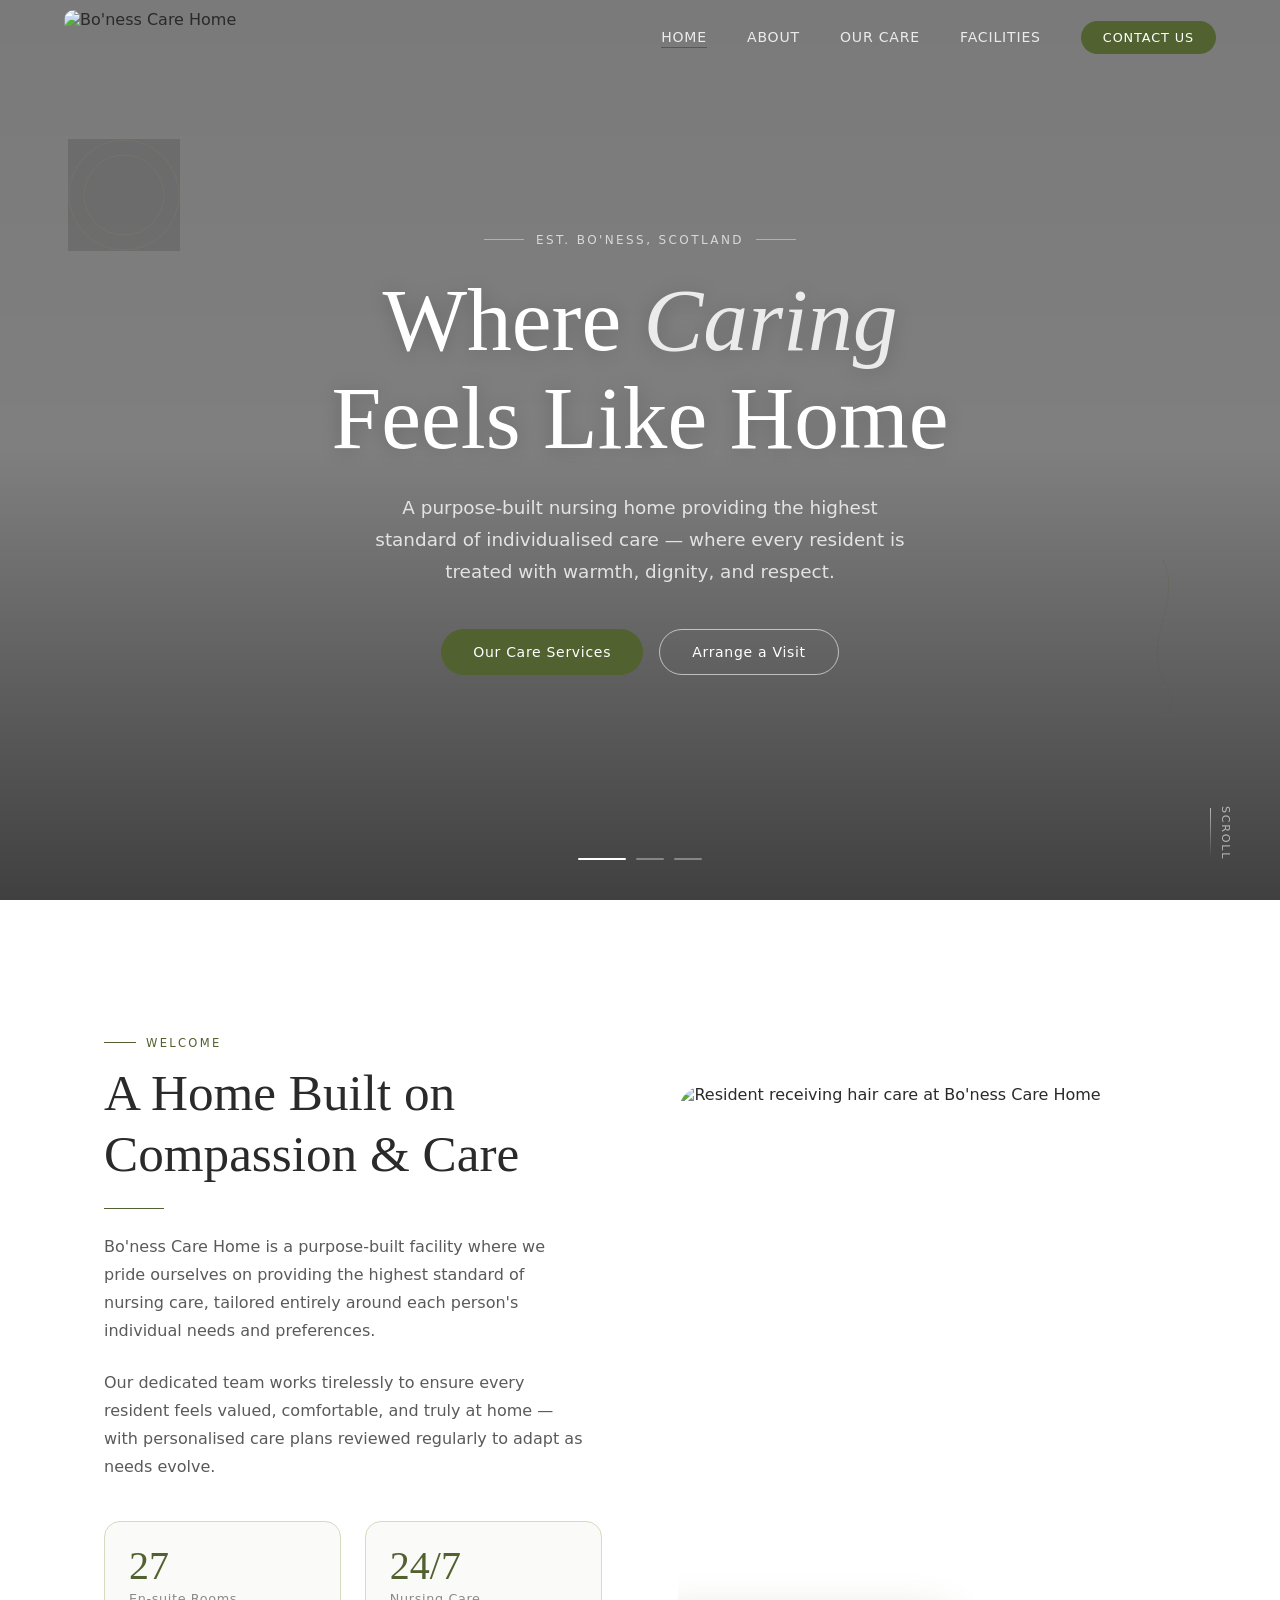
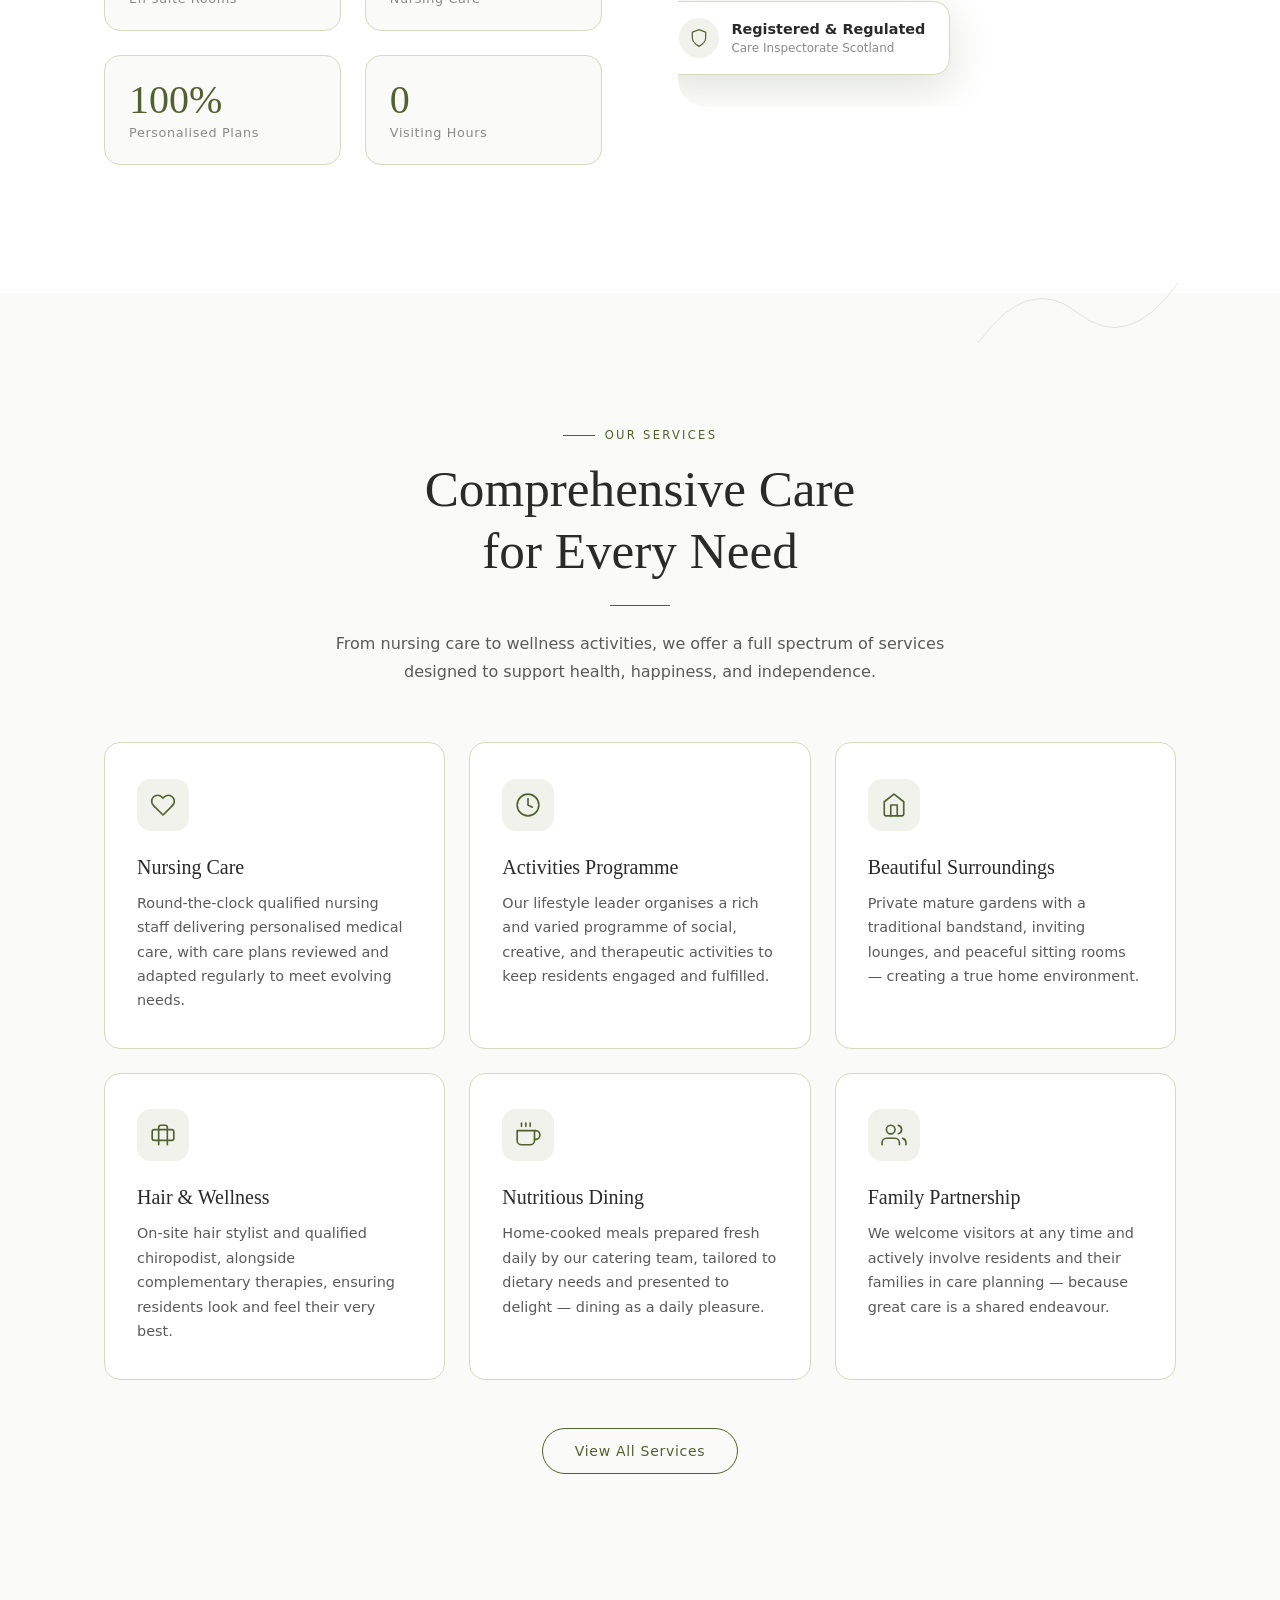
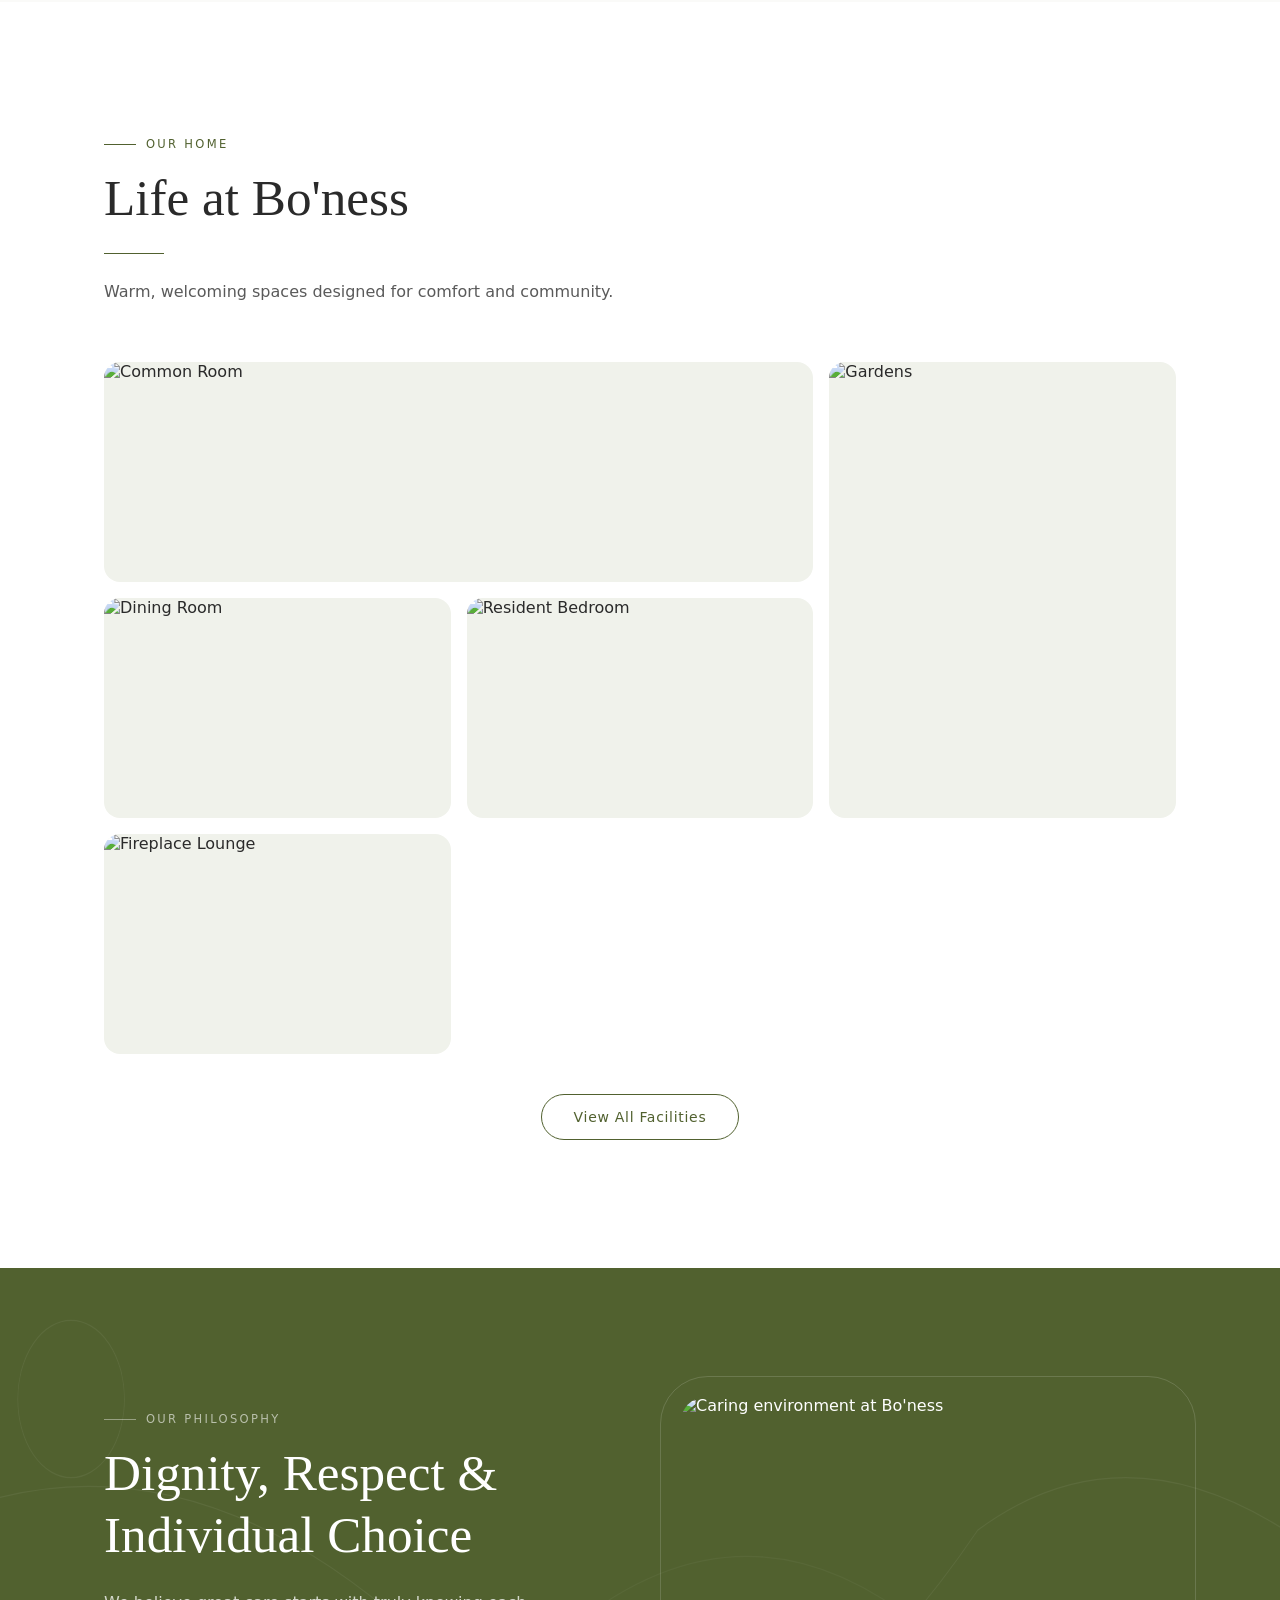
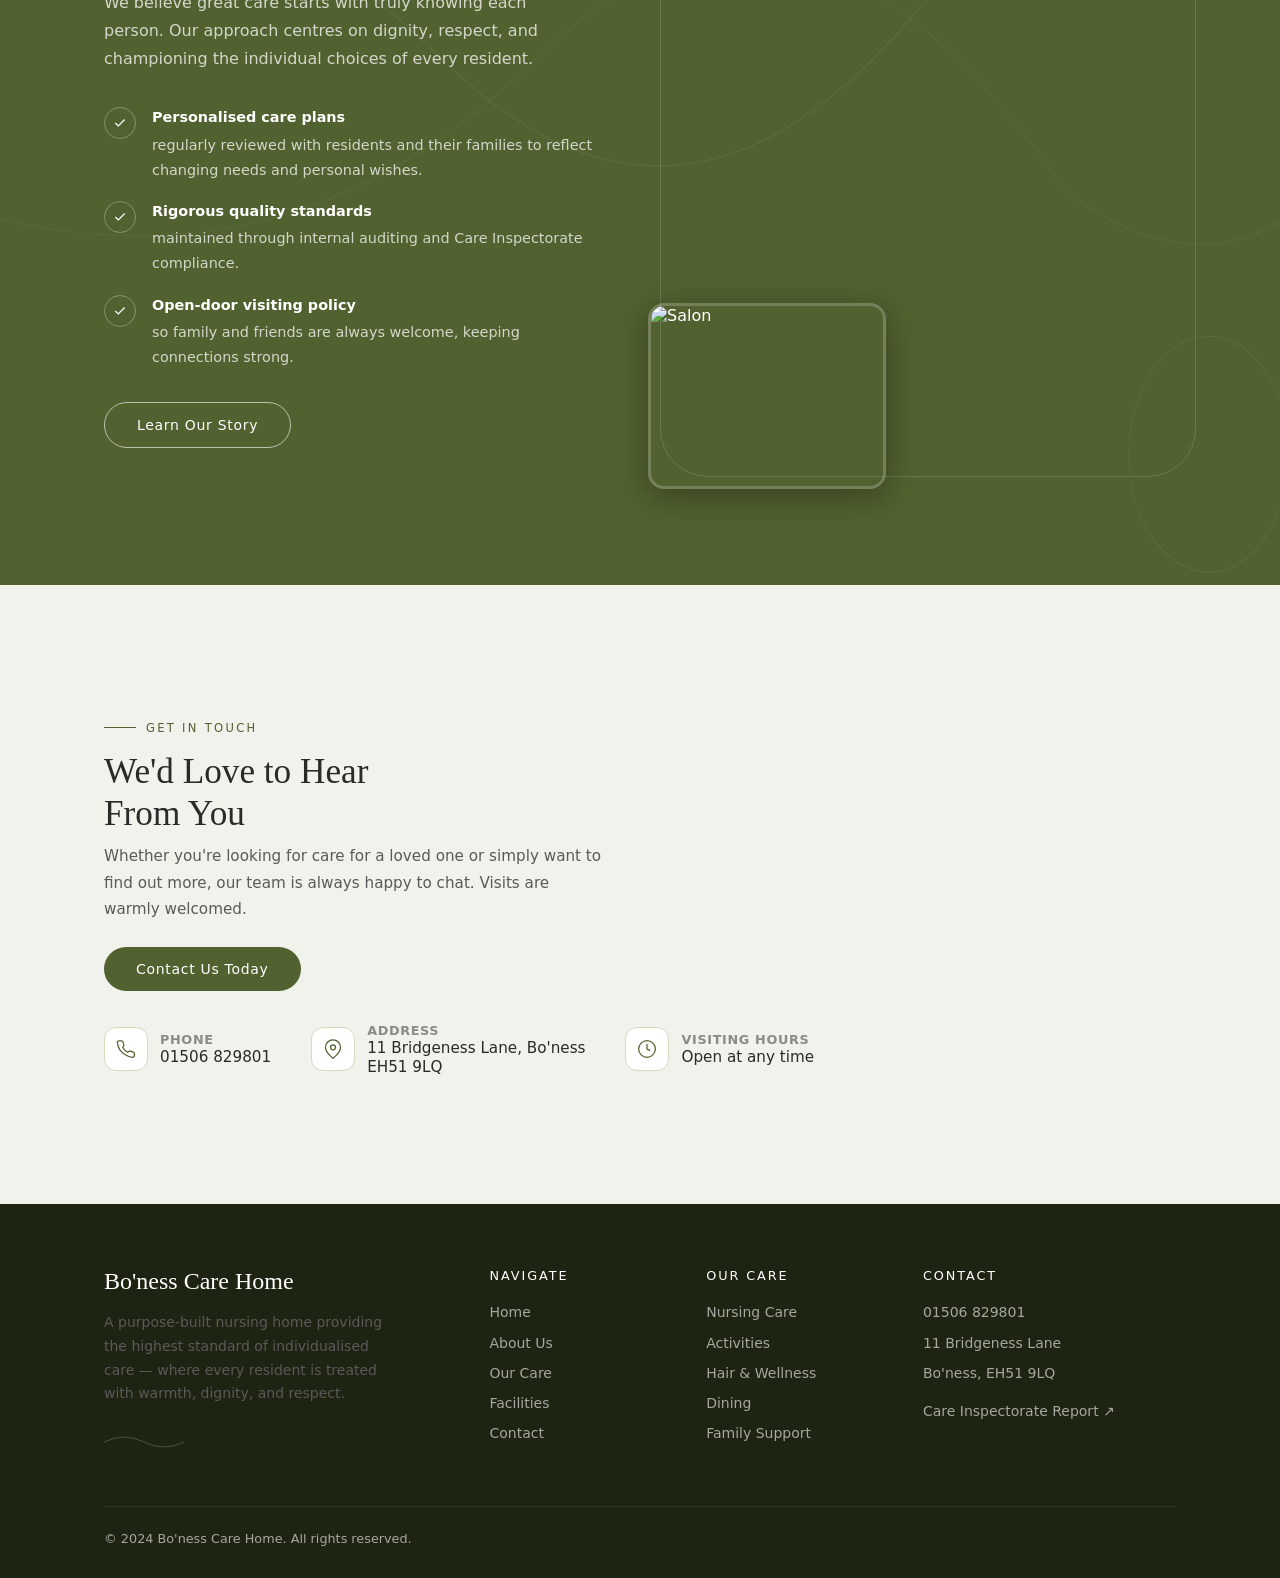
==== index.html @ 6136c72b "Add global styles for Bo'ness Care Home including typography, navigation, hero section, and layout" ====
<!DOCTYPE html>
<html lang="en">
<head>
  <meta charset="UTF-8" />
  <meta name="viewport" content="width=device-width, initial-scale=1.0" />
  <title>Bo'ness Care Home — Nursing Care in Bo'ness, Scotland</title>
  <meta name="description" content="A purpose-built nursing home providing the highest standard of individualised care in Bo'ness, Scotland. 27 en-suite rooms, beautiful gardens, and dedicated staff." />
  <link rel="stylesheet" href="styles.css" />
  <link rel="icon" href="https://cdn.clipond.com/boness/outside_main_enterance.jpg" type="image/jpeg" />
</head>
<body>

<!-- ══════════════════════════════
     NAVIGATION
══════════════════════════════ -->
<nav class="nav hero-top">
  <a href="index.html" class="nav__logo">
    <img src="https://cdn.clipond.com/boness/logo.jpeg" alt="Bo'ness Care Home" />
  </a>
  <ul class="nav__links">
    <li><a href="index.html"    class="nav__link">Home</a></li>
    <li><a href="about.html"    class="nav__link">About</a></li>
    <li><a href="services.html" class="nav__link">Our Care</a></li>
    <li><a href="facilities.html" class="nav__link">Facilities</a></li>
    <li><a href="contact.html"  class="nav__link nav__cta">Contact Us</a></li>
  </ul>
  <div class="nav__hamburger" aria-label="Toggle menu" role="button" tabindex="0">
    <span></span><span></span><span></span>
  </div>
</nav>

<!-- ══════════════════════════════
     HERO
══════════════════════════════ -->
<section class="hero">
  <div class="hero__slides">
    <div class="hero__slide" style="background-image:url('https://cdn.clipond.com/boness/outside_main_enterance.jpg')"></div>
    <div class="hero__slide" style="background-image:url('https://cdn.clipond.com/boness/garden.jpg')"></div>
    <div class="hero__slide" style="background-image:url('https://cdn.clipond.com/boness/grounds.jpg')"></div>
  </div>
  <div class="hero__overlay"></div>

  <!-- Thin line SVG decoration -->
  <svg class="line-deco" style="position:absolute;top:15%;left:5%;width:120px;height:120px;opacity:0.25" viewBox="0 0 120 120">
    <circle cx="60" cy="60" r="55" stroke="white" stroke-width="0.8" fill="none" stroke-dasharray="346" stroke-dashoffset="346">
      <animate attributeName="stroke-dashoffset" from="346" to="0" dur="3s" begin="0.5s" fill="freeze" />
    </circle>
    <circle cx="60" cy="60" r="40" stroke="white" stroke-width="0.5" fill="none" stroke-dasharray="251" stroke-dashoffset="251">
      <animate attributeName="stroke-dashoffset" from="251" to="0" dur="2.5s" begin="1s" fill="freeze" />
    </circle>
  </svg>
  <svg class="line-deco" style="position:absolute;bottom:20%;right:6%;width:80px;height:160px;opacity:0.2" viewBox="0 0 80 160">
    <path d="M40 0 C60 40 20 80 40 120 C60 140 40 160 40 160" stroke="white" stroke-width="0.8" fill="none" stroke-dasharray="400" stroke-dashoffset="400">
      <animate attributeName="stroke-dashoffset" from="400" to="0" dur="3s" begin="0.8s" fill="freeze" />
    </path>
  </svg>

  <div class="hero__content">
    <div class="hero__eyebrow">Est. Bo'ness, Scotland</div>
    <h1 class="hero__title">Where <em>Caring</em><br>Feels Like Home</h1>
    <p class="hero__sub">A purpose-built nursing home providing the highest standard of individualised care — where every resident is treated with warmth, dignity, and respect.</p>
    <div class="hero__actions">
      <a href="services.html" class="btn btn--primary">Our Care Services</a>
      <a href="contact.html"  class="btn btn--outline">Arrange a Visit</a>
    </div>
  </div>

  <div class="hero__dots">
    <div class="hero__dot"></div>
    <div class="hero__dot"></div>
    <div class="hero__dot"></div>
  </div>
  <div class="hero__scroll">
    <span>Scroll</span>
    <div class="hero__scroll-line"></div>
  </div>
</section>

<!-- ══════════════════════════════
     WELCOME / INTRO
══════════════════════════════ -->
<section class="welcome section-pad">
  <div class="container">
    <div class="welcome__inner">

      <div class="welcome__text reveal-left">
        <span class="section-label">Welcome</span>
        <h2>A Home Built on<br>Compassion & Care</h2>
        <div class="divider"></div>
        <p>Bo'ness Care Home is a purpose-built facility where we pride ourselves on providing the highest standard of nursing care, tailored entirely around each person's individual needs and preferences.</p>
        <p>Our dedicated team works tirelessly to ensure every resident feels valued, comfortable, and truly at home — with personalised care plans reviewed regularly to adapt as needs evolve.</p>
        <div class="welcome__stats stagger">
          <div class="stat">
            <div class="stat__number" data-target="27" data-suffix="">27</div>
            <div class="stat__label">En-suite Rooms</div>
          </div>
          <div class="stat">
            <div class="stat__number" data-target="24" data-suffix="/7">24/7</div>
            <div class="stat__label">Nursing Care</div>
          </div>
          <div class="stat">
            <div class="stat__number" data-target="100" data-suffix="%">100%</div>
            <div class="stat__label">Personalised Plans</div>
          </div>
          <div class="stat">
            <div class="stat__number" data-target="0" data-suffix="">Open</div>
            <div class="stat__label">Visiting Hours</div>
          </div>
        </div>
      </div>

      <div class="welcome__image-wrap reveal-right">
        <img src="https://cdn.clipond.com/boness/old_lady_getting_hair_done.jpg" alt="Resident receiving hair care at Bo'ness Care Home" loading="lazy" />
        <div class="welcome__badge">
          <div class="welcome__badge-icon">
            <svg viewBox="0 0 24 24"><path d="M12 22s8-4 8-10V5l-8-3-8 3v7c0 6 8 10 8 10z"/></svg>
          </div>
          <div class="welcome__badge-text">
            <strong>Registered &amp; Regulated</strong>
            <span>Care Inspectorate Scotland</span>
          </div>
        </div>
      </div>

    </div>
  </div>
</section>

<!-- ══════════════════════════════
     SERVICES OVERVIEW
══════════════════════════════ -->
<section class="services section-pad">

  <!-- SVG line decoration -->
  <svg class="line-deco" style="top:-30px;right:8%;width:200px;height:100px;opacity:0.15" viewBox="0 0 200 100">
    <path d="M0 80 Q50 10 100 50 Q150 90 200 20" stroke-dasharray="320" stroke-dashoffset="320">
      <animate attributeName="stroke-dashoffset" from="320" to="0" dur="2s" begin="0s" fill="freeze"/>
    </path>
  </svg>

  <div class="container">
    <div class="section-header--center reveal">
      <span class="section-label" style="justify-content:center">Our Services</span>
      <h2>Comprehensive Care<br>for Every Need</h2>
      <div class="divider divider--center"></div>
      <p>From nursing care to wellness activities, we offer a full spectrum of services designed to support health, happiness, and independence.</p>
    </div>

    <div class="services__grid stagger">

      <div class="service-card">
        <div class="service-card__icon">
          <svg viewBox="0 0 24 24"><path d="M20.84 4.61a5.5 5.5 0 0 0-7.78 0L12 5.67l-1.06-1.06a5.5 5.5 0 0 0-7.78 7.78l1.06 1.06L12 21.23l7.78-7.78 1.06-1.06a5.5 5.5 0 0 0 0-7.78z"/></svg>
        </div>
        <h3>Nursing Care</h3>
        <p>Round-the-clock qualified nursing staff delivering personalised medical care, with care plans reviewed and adapted regularly to meet evolving needs.</p>
      </div>

      <div class="service-card">
        <div class="service-card__icon">
          <svg viewBox="0 0 24 24"><circle cx="12" cy="12" r="10"/><polyline points="12 6 12 12 16 14"/></svg>
        </div>
        <h3>Activities Programme</h3>
        <p>Our lifestyle leader organises a rich and varied programme of social, creative, and therapeutic activities to keep residents engaged and fulfilled.</p>
      </div>

      <div class="service-card">
        <div class="service-card__icon">
          <svg viewBox="0 0 24 24"><path d="M3 9l9-7 9 7v11a2 2 0 0 1-2 2H5a2 2 0 0 1-2-2z"/><polyline points="9 22 9 12 15 12 15 22"/></svg>
        </div>
        <h3>Beautiful Surroundings</h3>
        <p>Private mature gardens with a traditional bandstand, inviting lounges, and peaceful sitting rooms — creating a true home environment.</p>
      </div>

      <div class="service-card">
        <div class="service-card__icon">
          <svg viewBox="0 0 24 24"><path d="M20 7H4a2 2 0 0 0-2 2v6a2 2 0 0 0 2 2h16a2 2 0 0 0 2-2V9a2 2 0 0 0-2-2z"/><path d="M16 21V5a2 2 0 0 0-2-2h-4a2 2 0 0 0-2 2v16"/></svg>
        </div>
        <h3>Hair &amp; Wellness</h3>
        <p>On-site hair stylist and qualified chiropodist, alongside complementary therapies, ensuring residents look and feel their very best.</p>
      </div>

      <div class="service-card">
        <div class="service-card__icon">
          <svg viewBox="0 0 24 24"><path d="M18 8h1a4 4 0 0 1 0 8h-1"/><path d="M2 8h16v9a4 4 0 0 1-4 4H6a4 4 0 0 1-4-4V8z"/><line x1="6" y1="1" x2="6" y2="4"/><line x1="10" y1="1" x2="10" y2="4"/><line x1="14" y1="1" x2="14" y2="4"/></svg>
        </div>
        <h3>Nutritious Dining</h3>
        <p>Home-cooked meals prepared fresh daily by our catering team, tailored to dietary needs and presented to delight — dining as a daily pleasure.</p>
      </div>

      <div class="service-card">
        <div class="service-card__icon">
          <svg viewBox="0 0 24 24"><path d="M17 21v-2a4 4 0 0 0-4-4H5a4 4 0 0 0-4 4v2"/><circle cx="9" cy="7" r="4"/><path d="M23 21v-2a4 4 0 0 0-3-3.87"/><path d="M16 3.13a4 4 0 0 1 0 7.75"/></svg>
        </div>
        <h3>Family Partnership</h3>
        <p>We welcome visitors at any time and actively involve residents and their families in care planning — because great care is a shared endeavour.</p>
      </div>

    </div>

    <div style="text-align:center;margin-top:3rem" class="reveal">
      <a href="services.html" class="btn btn--green-outline">View All Services</a>
    </div>
  </div>
</section>

<!-- ══════════════════════════════
     PHOTO GALLERY PREVIEW
══════════════════════════════ -->
<section class="gallery section-pad">
  <div class="container">
    <div class="section-header reveal">
      <span class="section-label">Our Home</span>
      <h2>Life at Bo'ness</h2>
      <div class="divider"></div>
      <p>Warm, welcoming spaces designed for comfort and community.</p>
    </div>

    <div class="gallery__grid">
      <div class="gallery__item gallery__item--wide reveal">
        <img src="https://cdn.clipond.com/boness/common_room_main.jpg" alt="Common Room" loading="lazy" />
        <div class="gallery__item__overlay"><span class="gallery__item__label">Common Lounge</span></div>
      </div>
      <div class="gallery__item gallery__item--tall reveal">
        <img src="https://cdn.clipond.com/boness/garden.jpg" alt="Gardens" loading="lazy" />
        <div class="gallery__item__overlay"><span class="gallery__item__label">Gardens</span></div>
      </div>
      <div class="gallery__item reveal">
        <img src="https://cdn.clipond.com/boness/dining_room_main_photo.jpg" alt="Dining Room" loading="lazy" />
        <div class="gallery__item__overlay"><span class="gallery__item__label">Dining Room</span></div>
      </div>
      <div class="gallery__item reveal">
        <img src="https://cdn.clipond.com/boness/resident_bedroom.jpg" alt="Resident Bedroom" loading="lazy" />
        <div class="gallery__item__overlay"><span class="gallery__item__label">En-suite Bedroom</span></div>
      </div>
      <div class="gallery__item reveal">
        <img src="https://cdn.clipond.com/boness/fireplace.jpg" alt="Fireplace Lounge" loading="lazy" />
        <div class="gallery__item__overlay"><span class="gallery__item__label">Fireplace Lounge</span></div>
      </div>
    </div>

    <div style="text-align:center;margin-top:2.5rem" class="reveal">
      <a href="facilities.html" class="btn btn--green-outline">View All Facilities</a>
    </div>
  </div>
</section>

<!-- ══════════════════════════════
     PHILOSOPHY / DARK SECTION
══════════════════════════════ -->
<section class="philosophy section-pad">
  <!-- SVG decorative lines -->
  <svg style="position:absolute;top:0;left:0;width:100%;height:100%;pointer-events:none;overflow:hidden" viewBox="0 0 1440 700" preserveAspectRatio="none">
    <path d="M-100 200 Q200 100 500 300 Q800 500 1100 200 Q1300 100 1540 250" stroke="rgba(255,255,255,0.06)" stroke-width="1" fill="none">
      <animate attributeName="stroke-dashoffset" from="3000" to="0" dur="4s" fill="freeze"/>
    </path>
    <path d="M-100 400 Q300 500 600 300 Q900 100 1200 400 Q1400 500 1540 350" stroke="rgba(255,255,255,0.04)" stroke-width="1" fill="none"/>
    <circle cx="80" cy="100" r="60" stroke="rgba(255,255,255,0.06)" stroke-width="1" fill="none"/>
    <circle cx="1360" cy="600" r="90" stroke="rgba(255,255,255,0.05)" stroke-width="1" fill="none"/>
  </svg>

  <div class="container">
    <div class="philosophy__inner">

      <div class="philosophy__text reveal-left">
        <span class="section-label">Our Philosophy</span>
        <h2>Dignity, Respect &amp;<br>Individual Choice</h2>
        <p>We believe great care starts with truly knowing each person. Our approach centres on dignity, respect, and championing the individual choices of every resident.</p>

        <div class="philosophy__list">
          <div class="philosophy__list-item">
            <div class="philosophy__list-item__icon">
              <svg viewBox="0 0 24 24"><polyline points="20 6 9 17 4 12"/></svg>
            </div>
            <div>
              <p><strong>Personalised care plans</strong>regularly reviewed with residents and their families to reflect changing needs and personal wishes.</p>
            </div>
          </div>
          <div class="philosophy__list-item">
            <div class="philosophy__list-item__icon">
              <svg viewBox="0 0 24 24"><polyline points="20 6 9 17 4 12"/></svg>
            </div>
            <div>
              <p><strong>Rigorous quality standards</strong>maintained through internal auditing and Care Inspectorate compliance.</p>
            </div>
          </div>
          <div class="philosophy__list-item">
            <div class="philosophy__list-item__icon">
              <svg viewBox="0 0 24 24"><polyline points="20 6 9 17 4 12"/></svg>
            </div>
            <div>
              <p><strong>Open-door visiting policy</strong>so family and friends are always welcome, keeping connections strong.</p>
            </div>
          </div>
        </div>
        <a href="about.html" class="btn btn--outline">Learn Our Story</a>
      </div>

      <div class="reveal-right" style="position:relative">
        <div class="philosophy__image-wrap">
          <img src="https://cdn.clipond.com/boness/common_area.jpg" alt="Caring environment at Bo'ness" loading="lazy" />
        </div>
        <div class="philosophy__image-deco"></div>
        <!-- small accent image -->
        <div style="position:absolute;bottom:-2rem;left:-2rem;width:48%;border-radius:var(--radius);overflow:hidden;border:3px solid rgba(255,255,255,0.2);box-shadow:0 8px 32px rgba(0,0,0,0.3)">
          <img src="https://cdn.clipond.com/boness/saloon_room.jpg" alt="Salon" loading="lazy" style="width:100%;height:180px;object-fit:cover" />
        </div>
      </div>

    </div>
  </div>
</section>

<!-- ══════════════════════════════
     CONTACT STRIP
══════════════════════════════ -->
<section class="contact-strip section-pad">
  <div class="container">
    <div class="contact-strip__inner">
      <div class="contact-strip__text reveal-left">
        <span class="section-label">Get in Touch</span>
        <h3>We'd Love to Hear<br>From You</h3>
        <p>Whether you're looking for care for a loved one or simply want to find out more, our team is always happy to chat. Visits are warmly welcomed.</p>
        <div style="margin-top:1.5rem">
          <a href="contact.html" class="btn btn--primary">Contact Us Today</a>
        </div>
      </div>
      <div class="contact-strip__info stagger">
        <div class="contact-item">
          <div class="contact-item__icon">
            <svg viewBox="0 0 24 24"><path d="M22 16.92v3a2 2 0 0 1-2.18 2 19.79 19.79 0 0 1-8.63-3.07A19.5 19.5 0 0 1 4.69 13a19.79 19.79 0 0 1-3.07-8.67A2 2 0 0 1 3.6 2.22h3a2 2 0 0 1 2 1.72c.127.96.361 1.903.7 2.81a2 2 0 0 1-.45 2.11L7.91 9.91a16 16 0 0 0 6.08 6.08l.91-.91a2 2 0 0 1 2.11-.45c.907.339 1.85.573 2.81.7A2 2 0 0 1 22 16.92z"/></svg>
          </div>
          <div>
            <strong>Phone</strong>
            <span><a href="tel:01506829801">01506 829801</a></span>
          </div>
        </div>
        <div class="contact-item">
          <div class="contact-item__icon">
            <svg viewBox="0 0 24 24"><path d="M21 10c0 7-9 13-9 13s-9-6-9-13a9 9 0 0 1 18 0z"/><circle cx="12" cy="10" r="3"/></svg>
          </div>
          <div>
            <strong>Address</strong>
            <span>11 Bridgeness Lane, Bo'ness<br>EH51 9LQ</span>
          </div>
        </div>
        <div class="contact-item">
          <div class="contact-item__icon">
            <svg viewBox="0 0 24 24"><circle cx="12" cy="12" r="10"/><polyline points="12 6 12 12 16 14"/></svg>
          </div>
          <div>
            <strong>Visiting Hours</strong>
            <span>Open at any time</span>
          </div>
        </div>
      </div>
    </div>
  </div>
</section>

<!-- ══════════════════════════════
     FOOTER
══════════════════════════════ -->
<footer>
  <div class="container">
    <div class="footer__inner">
      <div class="footer__brand">
        <div class="footer__brand-name">Bo'ness Care Home</div>
        <p>A purpose-built nursing home providing the highest standard of individualised care — where every resident is treated with warmth, dignity, and respect.</p>
        <!-- small SVG line decoration -->
        <svg width="80" height="24" viewBox="0 0 80 24" fill="none">
          <path d="M0 12 Q20 2 40 12 Q60 22 80 12" stroke="rgba(255,255,255,0.2)" stroke-width="1"/>
        </svg>
      </div>
      <div class="footer__col">
        <h4>Navigate</h4>
        <ul>
          <li><a href="index.html">Home</a></li>
          <li><a href="about.html">About Us</a></li>
          <li><a href="services.html">Our Care</a></li>
          <li><a href="facilities.html">Facilities</a></li>
          <li><a href="contact.html">Contact</a></li>
        </ul>
      </div>
      <div class="footer__col">
        <h4>Our Care</h4>
        <ul>
          <li><a href="services.html">Nursing Care</a></li>
          <li><a href="services.html">Activities</a></li>
          <li><a href="services.html">Hair &amp; Wellness</a></li>
          <li><a href="services.html">Dining</a></li>
          <li><a href="services.html">Family Support</a></li>
        </ul>
      </div>
      <div class="footer__col">
        <h4>Contact</h4>
        <ul>
          <li><a href="tel:01506829801">01506 829801</a></li>
          <li><a href="#">11 Bridgeness Lane</a></li>
          <li><a href="#">Bo'ness, EH51 9LQ</a></li>
          <li style="margin-top:0.5rem"><a href="https://bonesscarehome.co.uk/wp-content/uploads/2024/02/Bo_Ness-Care-Home-CI-report.pdf" target="_blank" rel="noopener">Care Inspectorate Report ↗</a></li>
        </ul>
      </div>
    </div>
    <div class="footer__bottom">
      <span>© 2024 Bo'ness Care Home. All rights reserved.</span>
    </div>
  </div>
</footer>

<script src="script.js"></script>
</body>
</html>
---- styles.css ----
/* =============================================
   Bo'ness Care Home — Global Styles
   ============================================= */

:root {
  --green: #51612F;
  --green-light: #6b7d3e;
  --green-pale: #f0f2eb;
  --green-mid: #d4dbbf;
  --white: #ffffff;
  --off-white: #fafaf8;
  --text: #2a2a2a;
  --text-light: #5a5a5a;
  --text-lighter: #8a8a8a;
  --radius: 16px;
  --radius-sm: 8px;
  --radius-lg: 28px;
  --transition: 0.4s cubic-bezier(0.4, 0, 0.2, 1);
  --shadow: 0 4px 24px rgba(81,97,47,0.10);
  --shadow-hover: 0 12px 40px rgba(81,97,47,0.18);
  --font-serif: 'Cormorant Garamond', 'Georgia', serif;
  --font-sans: 'DM Sans', 'Inter', system-ui, sans-serif;
}

/* ── Reset ── */
*, *::before, *::after { box-sizing: border-box; margin: 0; padding: 0; }
html { scroll-behavior: smooth; font-size: 16px; }
body {
  font-family: var(--font-sans);
  color: var(--text);
  background: var(--white);
  overflow-x: hidden;
  -webkit-font-smoothing: antialiased;
}
img { display: block; max-width: 100%; }
a { text-decoration: none; color: inherit; }
ul { list-style: none; }

/* ── Typography ── */
h1,h2,h3,h4 { font-family: var(--font-serif); font-weight: 500; line-height: 1.2; }
h1 { font-size: clamp(2.8rem, 6vw, 5.5rem); }
h2 { font-size: clamp(2rem, 4vw, 3.2rem); }
h3 { font-size: clamp(1.4rem, 2.5vw, 1.9rem); }
h4 { font-size: 1.15rem; }
p { line-height: 1.75; color: var(--text-light); }

/* ── Google Fonts ── */
@import url('https://fonts.googleapis.com/css2?family=Cormorant+Garamond:ital,wght@0,300;0,400;0,500;0,600;1,300;1,400&family=DM+Sans:wght@300;400;500&display=swap');

/* ========================================
   NAVIGATION
   ======================================== */
.nav {
  position: fixed; top: 0; left: 0; right: 0; z-index: 1000;
  padding: 0 clamp(1.5rem, 5vw, 4rem);
  height: 72px;
  display: flex; align-items: center; justify-content: space-between;
  transition: background var(--transition), backdrop-filter var(--transition), box-shadow var(--transition);
}
.nav.scrolled {
  background: rgba(255,255,255,0.92);
  backdrop-filter: blur(16px);
  box-shadow: 0 1px 0 rgba(81,97,47,0.1);
}
.nav.hero-top { background: transparent; }

.nav__logo {
  display: flex; align-items: center;
}
.nav__logo img { height: 52px; width: auto; border-radius: 10px; object-fit: contain; display: block; }
.nav__logo-text { display: none; }

.nav__links {
  display: flex; align-items: center; gap: 2.5rem;
}
.nav__link {
  font-size: 0.875rem; font-weight: 400; letter-spacing: 0.06em; text-transform: uppercase;
  color: rgba(255,255,255,0.85);
  position: relative; padding-bottom: 3px;
  transition: color var(--transition);
}
.nav__link::after {
  content: ''; position: absolute; bottom: 0; left: 0;
  width: 0; height: 1px; background: var(--green);
  transition: width var(--transition);
}
.nav__link:hover::after, .nav__link.active::after { width: 100%; }
.nav__link:hover { color: var(--white); }
.nav.scrolled .nav__link { color: var(--text-light); }
.nav.scrolled .nav__link:hover { color: var(--green); }
.nav.scrolled .nav__link.active { color: var(--green); }

.nav__cta {
  background: var(--green); color: var(--white) !important;
  padding: 9px 22px; border-radius: 100px;
  font-size: 0.8rem; letter-spacing: 0.07em;
  transition: background var(--transition), transform var(--transition), box-shadow var(--transition) !important;
}
.nav__cta::after { display: none !important; }
.nav__cta:hover { background: var(--green-light); transform: translateY(-1px); box-shadow: 0 4px 16px rgba(81,97,47,0.3); }

.nav__hamburger { display: none; flex-direction: column; gap: 5px; cursor: pointer; padding: 4px; }
.nav__hamburger span { display: block; width: 24px; height: 1.5px; background: var(--white); transition: var(--transition); }
.nav.scrolled .nav__hamburger span { background: var(--green); }

/* ========================================
   HERO
   ======================================== */
.hero {
  position: relative; height: 100vh; min-height: 600px;
  overflow: hidden; display: flex; align-items: center; justify-content: center;
}

.hero__slides { position: absolute; inset: 0; }
.hero__slide {
  position: absolute; inset: 0;
  background-size: cover; background-position: center;
  opacity: 0; transition: opacity 1.2s ease;
  transform: scale(1);
}
.hero__slide.active {
  opacity: 1;
  animation: heroZoom 8s ease-in-out forwards;
}
@keyframes heroZoom {
  from { transform: scale(1); }
  to   { transform: scale(1.12); }
}

.hero__overlay {
  position: absolute; inset: 0;
  background: linear-gradient(
    to bottom,
    rgba(0,0,0,0.52) 0%,
    rgba(0,0,0,0.50) 50%,
    rgba(0,0,0,0.75) 100%
  );
}

.hero__content {
  position: relative; z-index: 2;
  text-align: center; color: var(--white);
  padding: 0 clamp(1.5rem, 5vw, 4rem);
  max-width: 900px;
}
.hero__eyebrow {
  display: inline-flex; align-items: center; gap: 12px;
  font-size: 0.75rem; letter-spacing: 0.2em; text-transform: uppercase;
  color: rgba(255,255,255,0.7); margin-bottom: 1.5rem;
  opacity: 0; transform: translateY(20px);
  animation: fadeUp 0.9s 0.3s ease forwards;
}
.hero__eyebrow::before, .hero__eyebrow::after {
  content: ''; display: block; width: 40px; height: 1px; background: rgba(255,255,255,0.4);
}
.hero__title {
  font-family: var(--font-serif); font-weight: 400;
  font-size: clamp(3rem, 7vw, 6rem); line-height: 1.1;
  margin-bottom: 1.5rem; text-shadow: 0 2px 20px rgba(0,0,0,0.2);
  opacity: 0; transform: translateY(30px);
  animation: fadeUp 1s 0.6s ease forwards;
}
.hero__title em { font-style: italic; color: rgba(255,255,255,0.85); }
.hero__sub {
  font-size: clamp(1rem, 1.5vw, 1.15rem); font-weight: 300;
  color: rgba(255,255,255,0.8); max-width: 560px; margin: 0 auto 2.5rem;
  opacity: 0; transform: translateY(20px);
  animation: fadeUp 0.9s 0.9s ease forwards;
}
.hero__actions {
  display: flex; gap: 16px; justify-content: center; flex-wrap: wrap;
  opacity: 0; transform: translateY(20px);
  animation: fadeUp 0.9s 1.2s ease forwards;
}
.btn {
  display: inline-flex; align-items: center; gap: 8px;
  padding: 14px 32px; border-radius: 100px;
  font-size: 0.875rem; letter-spacing: 0.05em; font-weight: 500;
  cursor: pointer; transition: all var(--transition); border: none;
}
.btn--primary { background: var(--green); color: var(--white); }
.btn--primary:hover { background: var(--green-light); transform: translateY(-2px); box-shadow: 0 8px 24px rgba(81,97,47,0.4); }
.btn--outline { background: transparent; color: var(--white); border: 1.5px solid rgba(255,255,255,0.6); }
.btn--outline:hover { background: rgba(255,255,255,0.1); border-color: var(--white); transform: translateY(-2px); }
.btn--green-outline { background: transparent; color: var(--green); border: 1.5px solid var(--green); }
.btn--green-outline:hover { background: var(--green); color: var(--white); transform: translateY(-2px); }

.hero__dots {
  position: absolute; bottom: 2.5rem; left: 50%; transform: translateX(-50%);
  display: flex; gap: 10px; z-index: 3;
}
.hero__dot {
  width: 28px; height: 2px; border-radius: 2px;
  background: rgba(255,255,255,0.35); cursor: pointer;
  transition: all 0.4s ease;
}
.hero__dot.active { background: var(--white); width: 48px; }

.hero__scroll {
  position: absolute; bottom: 2.5rem; right: 3rem; z-index: 3;
  display: flex; flex-direction: column; align-items: center; gap: 8px;
  color: rgba(255,255,255,0.6); font-size: 0.7rem; letter-spacing: 0.15em;
  text-transform: uppercase; writing-mode: vertical-rl;
}
.hero__scroll-line {
  width: 1px; height: 50px;
  background: linear-gradient(to bottom, rgba(255,255,255,0.6), transparent);
  animation: scrollLine 2s ease infinite;
}
@keyframes scrollLine {
  0% { transform: scaleY(0); transform-origin: top; }
  50% { transform: scaleY(1); transform-origin: top; }
  50.01% { transform: scaleY(1); transform-origin: bottom; }
  100% { transform: scaleY(0); transform-origin: bottom; }
}

/* ========================================
   SECTIONS & LAYOUT
   ======================================== */
section { position: relative; }
.container { max-width: 1200px; margin: 0 auto; padding: 0 clamp(1.5rem, 5vw, 4rem); }
.section-pad { padding: clamp(5rem, 10vw, 9rem) 0; }

.section-label {
  display: inline-flex; align-items: center; gap: 10px;
  font-size: 0.72rem; letter-spacing: 0.2em; text-transform: uppercase;
  color: var(--green); font-weight: 500; margin-bottom: 1rem;
}
.section-label::before {
  content: ''; display: block; width: 32px; height: 1px; background: var(--green);
}

.section-header { max-width: 600px; }
.section-header--center { max-width: 680px; margin: 0 auto; text-align: center; }

.divider {
  width: 60px; height: 1px; background: var(--green);
  margin: 1.5rem 0;
}
.divider--center { margin: 1.5rem auto; }

/* ========================================
   WELCOME / INTRO
   ======================================== */
.welcome {
  background: var(--white);
}
.welcome__inner {
  display: grid; grid-template-columns: 1fr 1fr; gap: clamp(3rem, 6vw, 7rem);
  align-items: center;
}
.welcome__text .section-label { margin-bottom: 0.75rem; }
.welcome__text h2 { margin-bottom: 1.25rem; }
.welcome__text p { margin-bottom: 1.5rem; max-width: 480px; }
.welcome__stats {
  display: grid; grid-template-columns: 1fr 1fr; gap: 1.5rem; margin-top: 2.5rem;
}
.stat {
  padding: 1.5rem; border: 1px solid var(--green-mid);
  border-radius: var(--radius); background: var(--off-white);
  transition: all var(--transition);
}
.stat:hover { border-color: var(--green); box-shadow: var(--shadow); transform: translateY(-3px); }
.stat__number { font-family: var(--font-serif); font-size: 2.5rem; color: var(--green); line-height: 1; }
.stat__label { font-size: 0.8rem; letter-spacing: 0.05em; color: var(--text-lighter); margin-top: 0.3rem; }

.welcome__image-wrap {
  position: relative; border-radius: var(--radius-lg); overflow: hidden;
  aspect-ratio: 4/5;
}
.welcome__image-wrap img { width: 100%; height: 100%; object-fit: cover; transition: transform 0.8s ease; }
.welcome__image-wrap:hover img { transform: scale(1.04); }
.welcome__badge {
  position: absolute; bottom: 2rem; left: -1.5rem;
  background: var(--white); border-radius: var(--radius);
  padding: 1rem 1.5rem; box-shadow: var(--shadow-hover);
  display: flex; align-items: center; gap: 12px;
  border: 1px solid var(--green-mid);
}
.welcome__badge-icon { width: 40px; height: 40px; border-radius: 50%; background: var(--green-pale); display: flex; align-items: center; justify-content: center; }
.welcome__badge-icon svg { width: 20px; height: 20px; stroke: var(--green); fill: none; stroke-width: 1.5; }
.welcome__badge-text strong { display: block; font-size: 0.9rem; color: var(--text); }
.welcome__badge-text span { font-size: 0.75rem; color: var(--text-lighter); }

/* ========================================
   SVG LINE DECORATIONS
   ======================================== */
.line-deco {
  position: absolute; pointer-events: none; overflow: visible;
}
.line-deco path, .line-deco circle, .line-deco line {
  fill: none; stroke: var(--green); stroke-width: 1;
  stroke-dasharray: 1000; stroke-dashoffset: 1000;
  transition: stroke-dashoffset 2s ease;
}
.line-deco.drawn path, .line-deco.drawn circle, .line-deco.drawn line {
  stroke-dashoffset: 0;
}

/* ========================================
   SERVICES
   ======================================== */
.services { background: var(--off-white); }
.services__grid {
  display: grid; grid-template-columns: repeat(3, 1fr); gap: 1.5rem;
  margin-top: 3.5rem;
}
.service-card {
  background: var(--white); border-radius: var(--radius);
  border: 1px solid var(--green-mid); padding: 2.2rem 2rem;
  transition: all var(--transition); position: relative; overflow: hidden;
}
.service-card::before {
  content: ''; position: absolute; top: 0; left: 0; right: 0;
  height: 2px; background: var(--green); transform: scaleX(0);
  transform-origin: left; transition: transform var(--transition);
}
.service-card:hover::before { transform: scaleX(1); }
.service-card:hover { box-shadow: var(--shadow-hover); transform: translateY(-5px); border-color: transparent; }
.service-card__icon {
  width: 52px; height: 52px; border-radius: 14px;
  background: var(--green-pale); display: flex; align-items: center; justify-content: center;
  margin-bottom: 1.5rem;
}
.service-card__icon svg { width: 26px; height: 26px; stroke: var(--green); fill: none; stroke-width: 1.5; stroke-linecap: round; stroke-linejoin: round; }
.service-card h3 { font-size: 1.25rem; margin-bottom: 0.75rem; }
.service-card p { font-size: 0.9rem; line-height: 1.7; }

/* ========================================
   GALLERY
   ======================================== */
.gallery { background: var(--white); }
.gallery__grid {
  display: grid;
  grid-template-columns: repeat(3, 1fr);
  grid-template-rows: auto;
  gap: 1rem; margin-top: 3.5rem;
}
.gallery__item {
  border-radius: var(--radius); overflow: hidden;
  position: relative; cursor: pointer;
  background: var(--green-pale);
}
.gallery__item--wide { grid-column: span 2; }
.gallery__item--tall { grid-row: span 2; }
.gallery__item img { width: 100%; height: 100%; object-fit: cover; transition: transform 0.7s ease; min-height: 220px; }
.gallery__item:hover img { transform: scale(1.06); }
.gallery__item__overlay {
  position: absolute; inset: 0; background: rgba(81,97,47,0);
  display: flex; align-items: flex-end; padding: 1.5rem;
  transition: background var(--transition);
}
.gallery__item:hover .gallery__item__overlay { background: rgba(81,97,47,0.4); }
.gallery__item__label {
  color: var(--white); font-size: 0.8rem; letter-spacing: 0.1em;
  text-transform: uppercase; opacity: 0; transform: translateY(8px);
  transition: all var(--transition);
}
.gallery__item:hover .gallery__item__label { opacity: 1; transform: translateY(0); }

/* ========================================
   TESTIMONIALS / CARE PHILOSOPHY
   ======================================== */
.philosophy { background: var(--green); color: var(--white); overflow: hidden; }
.philosophy__inner {
  display: grid; grid-template-columns: 1fr 1fr; gap: 5rem; align-items: center;
}
.philosophy__text .section-label { color: rgba(255,255,255,0.6); }
.philosophy__text .section-label::before { background: rgba(255,255,255,0.4); }
.philosophy__text h2 { color: var(--white); margin-bottom: 1.5rem; }
.philosophy__text p { color: rgba(255,255,255,0.75); max-width: 460px; margin-bottom: 1.5rem; }
.philosophy__list { display: flex; flex-direction: column; gap: 1rem; margin: 2rem 0; }
.philosophy__list-item {
  display: flex; align-items: flex-start; gap: 1rem;
}
.philosophy__list-item__icon {
  width: 32px; height: 32px; border-radius: 50%;
  border: 1px solid rgba(255,255,255,0.3); display: flex; align-items: center; justify-content: center;
  flex-shrink: 0; margin-top: 2px;
}
.philosophy__list-item__icon svg { width: 14px; height: 14px; stroke: var(--white); fill: none; stroke-width: 2; }
.philosophy__list-item p { color: rgba(255,255,255,0.75); font-size: 0.9rem; margin: 0; }
.philosophy__list-item strong { color: var(--white); display: block; margin-bottom: 2px; }

.philosophy__image-wrap {
  position: relative; border-radius: var(--radius-lg); overflow: hidden;
  aspect-ratio: 3/4;
}
.philosophy__image-wrap img { width: 100%; height: 100%; object-fit: cover; }
.philosophy__image-deco {
  position: absolute; inset: -20px;
  border: 1px solid rgba(255,255,255,0.15); border-radius: calc(var(--radius-lg) + 20px);
  pointer-events: none;
}

/* ========================================
   TEAM / CONTACT STRIP
   ======================================== */
.contact-strip {
  background: var(--green-pale);
}
.contact-strip__inner {
  display: flex; align-items: center; justify-content: space-between;
  gap: 2rem; flex-wrap: wrap;
}
.contact-strip__text h3 { font-size: clamp(1.5rem, 3vw, 2.2rem); margin-bottom: 0.5rem; }
.contact-strip__text p { max-width: 500px; font-size: 0.95rem; }
.contact-strip__info {
  display: flex; gap: 2.5rem; flex-wrap: wrap;
}
.contact-item { display: flex; align-items: center; gap: 12px; }
.contact-item__icon {
  width: 44px; height: 44px; border-radius: 12px;
  background: var(--white); border: 1px solid var(--green-mid);
  display: flex; align-items: center; justify-content: center;
  flex-shrink: 0;
}
.contact-item__icon svg { width: 20px; height: 20px; stroke: var(--green); fill: none; stroke-width: 1.5; }
.contact-item strong { display: block; font-size: 0.8rem; color: var(--text-lighter); letter-spacing: 0.05em; text-transform: uppercase; }
.contact-item span { font-size: 0.95rem; color: var(--text); }

/* ========================================
   FOOTER
   ======================================== */
footer {
  background: #1e2412; color: rgba(255,255,255,0.6);
  padding: 4rem 0 2rem;
}
.footer__inner {
  display: grid; grid-template-columns: 2fr 1fr 1fr 1.5fr; gap: 3rem;
  margin-bottom: 3rem;
}
.footer__brand p { font-size: 0.875rem; line-height: 1.7; margin: 1rem 0 1.5rem; max-width: 280px; }
.footer__brand-name { font-family: var(--font-serif); font-size: 1.5rem; color: var(--white); }

.footer__col h4 { color: var(--white); font-family: var(--font-sans); font-size: 0.8rem; letter-spacing: 0.15em; text-transform: uppercase; margin-bottom: 1.2rem; }
.footer__col ul { display: flex; flex-direction: column; gap: 0.7rem; }
.footer__col ul li a { font-size: 0.875rem; transition: color var(--transition); }
.footer__col ul li a:hover { color: var(--white); }

.footer__bottom {
  border-top: 1px solid rgba(255,255,255,0.08); padding-top: 1.5rem;
  display: flex; align-items: center; justify-content: space-between; gap: 1rem; flex-wrap: wrap;
  font-size: 0.8rem;
}
.footer__bottom a { transition: color var(--transition); }
.footer__bottom a:hover { color: var(--white); }

/* ========================================
   PAGE HERO (inner pages)
   ======================================== */
.page-hero {
  padding: 140px 0 80px; text-align: center;
  background: var(--green-pale); position: relative; overflow: hidden;
}
.page-hero__bg {
  position: absolute; inset: 0; opacity: 0.06;
  background-image: url("data:image/svg+xml,%3Csvg width='60' height='60' xmlns='http://www.w3.org/2000/svg'%3E%3Ccircle cx='30' cy='30' r='28' stroke='%2351612F' stroke-width='1' fill='none'/%3E%3C/svg%3E");
  background-size: 60px 60px;
}
.page-hero h1 { color: var(--green); margin-bottom: 1rem; }
.page-hero .breadcrumb {
  display: flex; align-items: center; gap: 8px; justify-content: center;
  font-size: 0.8rem; color: var(--text-lighter);
}
.page-hero .breadcrumb a { color: var(--green); }
.page-hero .breadcrumb span { color: var(--green-mid); }

/* ========================================
   ABOUT PAGE
   ======================================== */
.about-story__inner {
  display: grid; grid-template-columns: 1fr 1fr; gap: clamp(3rem, 6vw, 7rem);
  align-items: start;
}
.about-story__images {
  position: relative;
}
.about-story__img-main {
  border-radius: var(--radius-lg); overflow: hidden; aspect-ratio: 4/5;
}
.about-story__img-main img { width: 100%; height: 100%; object-fit: cover; }
.about-story__img-secondary {
  position: absolute; bottom: -2rem; right: -2rem;
  width: 55%; border-radius: var(--radius); overflow: hidden; aspect-ratio: 4/3;
  border: 4px solid var(--white); box-shadow: var(--shadow-hover);
}
.about-story__img-secondary img { width: 100%; height: 100%; object-fit: cover; }

.about-values { background: var(--off-white); }
.values-grid {
  display: grid; grid-template-columns: repeat(4, 1fr); gap: 1.5rem; margin-top: 3.5rem;
}
.value-card {
  text-align: center; padding: 2.5rem 1.5rem;
  background: var(--white); border-radius: var(--radius);
  border: 1px solid var(--green-mid); transition: all var(--transition);
}
.value-card:hover { transform: translateY(-5px); box-shadow: var(--shadow-hover); border-color: var(--green); }
.value-card__icon {
  width: 60px; height: 60px; border-radius: 50%;
  background: var(--green-pale); display: flex; align-items: center; justify-content: center;
  margin: 0 auto 1.5rem;
}
.value-card__icon svg { width: 28px; height: 28px; stroke: var(--green); fill: none; stroke-width: 1.5; stroke-linecap: round; stroke-linejoin: round; }
.value-card h3 { font-size: 1.1rem; margin-bottom: 0.5rem; }
.value-card p { font-size: 0.85rem; }

/* ========================================
   SERVICES PAGE
   ======================================== */
.service-detail {
  display: grid; grid-template-columns: 1fr 1fr; gap: clamp(3rem, 5vw, 6rem);
  align-items: center; padding: 4rem 0;
  border-bottom: 1px solid var(--green-mid);
}
.service-detail:last-child { border-bottom: none; }
.service-detail--reverse { direction: rtl; }
.service-detail--reverse > * { direction: ltr; }
.service-detail__image { border-radius: var(--radius-lg); overflow: hidden; aspect-ratio: 4/3; }
.service-detail__image img { width: 100%; height: 100%; object-fit: cover; transition: transform 0.8s ease; }
.service-detail:hover .service-detail__image img { transform: scale(1.03); }
.service-detail__text h2 { margin-bottom: 1rem; }
.service-detail__text p { margin-bottom: 1.25rem; }
.service-detail__text ul { display: flex; flex-direction: column; gap: 0.75rem; margin: 1.5rem 0; }
.service-detail__text ul li {
  display: flex; align-items: center; gap: 12px;
  font-size: 0.9rem; color: var(--text-light);
}
.service-detail__text ul li::before {
  content: ''; display: block; width: 6px; height: 6px;
  border-radius: 50%; background: var(--green); flex-shrink: 0;
}

/* ========================================
   FACILITIES / GALLERY PAGE
   ======================================== */
.facilities-intro__inner {
  display: grid; grid-template-columns: 1fr 1fr; gap: 5rem; align-items: center;
}
.room-grid {
  display: grid; grid-template-columns: repeat(3, 1fr); gap: 1.5rem; margin-top: 3.5rem;
}
.room-card {
  border-radius: var(--radius); overflow: hidden;
  border: 1px solid var(--green-mid); transition: all var(--transition);
  background: var(--white);
}
.room-card:hover { box-shadow: var(--shadow-hover); transform: translateY(-4px); border-color: transparent; }
.room-card__image { aspect-ratio: 4/3; overflow: hidden; }
.room-card__image img { width: 100%; height: 100%; object-fit: cover; transition: transform 0.7s ease; }
.room-card:hover .room-card__image img { transform: scale(1.06); }
.room-card__body { padding: 1.5rem; }
.room-card__body h3 { font-size: 1.1rem; margin-bottom: 0.5rem; }
.room-card__body p { font-size: 0.85rem; }

/* ========================================
   CONTACT PAGE
   ======================================== */
.contact-main { background: var(--white); }
.contact-main__inner {
  display: grid; grid-template-columns: 1fr 1.3fr; gap: 5rem; align-items: start;
}
.contact-info { display: flex; flex-direction: column; gap: 2rem; }
.contact-info-item {
  display: flex; gap: 1.25rem; align-items: flex-start;
  padding: 1.5rem; border: 1px solid var(--green-mid);
  border-radius: var(--radius); transition: all var(--transition);
}
.contact-info-item:hover { border-color: var(--green); box-shadow: var(--shadow); }
.contact-info-item__icon {
  width: 48px; height: 48px; border-radius: 12px;
  background: var(--green-pale); display: flex; align-items: center; justify-content: center; flex-shrink: 0;
}
.contact-info-item__icon svg { width: 22px; height: 22px; stroke: var(--green); fill: none; stroke-width: 1.5; }
.contact-info-item h4 { font-family: var(--font-sans); font-size: 0.8rem; letter-spacing: 0.08em; text-transform: uppercase; color: var(--text-lighter); margin-bottom: 0.3rem; }
.contact-info-item p, .contact-info-item a { font-size: 0.95rem; color: var(--text); margin: 0; }
.contact-info-item a:hover { color: var(--green); }

.contact-form {
  background: var(--off-white); border-radius: var(--radius-lg);
  padding: 2.5rem; border: 1px solid var(--green-mid);
}
.contact-form h3 { margin-bottom: 0.5rem; }
.contact-form > p { font-size: 0.9rem; margin-bottom: 2rem; }
.form-row { display: grid; grid-template-columns: 1fr 1fr; gap: 1rem; }
.form-group { margin-bottom: 1.25rem; }
.form-group label { display: block; font-size: 0.8rem; letter-spacing: 0.06em; text-transform: uppercase; color: var(--text-lighter); margin-bottom: 0.5rem; }
.form-group input, .form-group select, .form-group textarea {
  width: 100%; padding: 12px 16px;
  background: var(--white); border: 1px solid var(--green-mid);
  border-radius: var(--radius-sm); font-family: var(--font-sans); font-size: 0.925rem;
  color: var(--text); transition: all var(--transition); outline: none;
}
.form-group input:focus, .form-group select:focus, .form-group textarea:focus {
  border-color: var(--green); box-shadow: 0 0 0 3px rgba(81,97,47,0.1);
}
.form-group textarea { resize: vertical; min-height: 120px; }
.form-submit {
  width: 100%; padding: 15px; background: var(--green); color: var(--white);
  border: none; border-radius: 100px; font-size: 0.9rem; letter-spacing: 0.06em;
  font-family: var(--font-sans); cursor: pointer; transition: all var(--transition);
}
.form-submit:hover { background: var(--green-light); transform: translateY(-2px); box-shadow: 0 8px 24px rgba(81,97,47,0.3); }

/* ========================================
   ANIMATIONS & SCROLL EFFECTS
   ======================================== */
@keyframes fadeUp {
  to { opacity: 1; transform: translateY(0); }
}
@keyframes fadeIn {
  from { opacity: 0; } to { opacity: 1; }
}

.reveal {
  opacity: 0; transform: translateY(40px);
  transition: opacity 0.8s ease, transform 0.8s ease;
}
.reveal.visible { opacity: 1; transform: translateY(0); }
.reveal-left {
  opacity: 0; transform: translateX(-40px);
  transition: opacity 0.8s ease, transform 0.8s ease;
}
.reveal-left.visible { opacity: 1; transform: translateX(0); }
.reveal-right {
  opacity: 0; transform: translateX(40px);
  transition: opacity 0.8s ease, transform 0.8s ease;
}
.reveal-right.visible { opacity: 1; transform: translateX(0); }

.stagger > * { opacity: 0; transform: translateY(30px); transition: opacity 0.6s ease, transform 0.6s ease; }
.stagger.visible > *:nth-child(1) { opacity: 1; transform: translateY(0); transition-delay: 0s; }
.stagger.visible > *:nth-child(2) { opacity: 1; transform: translateY(0); transition-delay: 0.1s; }
.stagger.visible > *:nth-child(3) { opacity: 1; transform: translateY(0); transition-delay: 0.2s; }
.stagger.visible > *:nth-child(4) { opacity: 1; transform: translateY(0); transition-delay: 0.3s; }
.stagger.visible > *:nth-child(5) { opacity: 1; transform: translateY(0); transition-delay: 0.4s; }
.stagger.visible > *:nth-child(6) { opacity: 1; transform: translateY(0); transition-delay: 0.5s; }

/* ========================================
   MOBILE
   ======================================== */
@media (max-width: 1024px) {
  .footer__inner { grid-template-columns: 1fr 1fr; gap: 2rem; }
  .values-grid { grid-template-columns: repeat(2, 1fr); }
  .services__grid { grid-template-columns: repeat(2, 1fr); }
  .room-grid { grid-template-columns: repeat(2, 1fr); }
}

@media (max-width: 768px) {
  .nav__links { display: none; }
  .nav__hamburger { display: flex; }
  .nav__links.open {
    display: flex; flex-direction: column;
    position: fixed; inset: 0; top: 72px;
    background: rgba(255,255,255,0.98); backdrop-filter: blur(20px);
    padding: 3rem 2rem; gap: 1.5rem; align-items: flex-start;
    border-top: 1px solid var(--green-mid);
  }
  .nav__links.open .nav__link { color: var(--text); font-size: 1.1rem; }
  .nav__links.open .nav__cta { font-size: 0.9rem; padding: 12px 28px; }

  .welcome__inner, .philosophy__inner, .facilities-intro__inner,
  .about-story__inner, .service-detail, .contact-main__inner { grid-template-columns: 1fr; }
  .service-detail--reverse { direction: ltr; }
  .about-story__img-secondary { display: none; }
  .gallery__grid { grid-template-columns: 1fr 1fr; }
  .gallery__item--wide { grid-column: span 2; }
  .gallery__item--tall { grid-row: span 1; }
  .services__grid { grid-template-columns: 1fr; }
  .room-grid { grid-template-columns: 1fr; }
  .values-grid { grid-template-columns: 1fr 1fr; }
  .footer__inner { grid-template-columns: 1fr; }
  .form-row { grid-template-columns: 1fr; }
  .hero__scroll { display: none; }
  .welcome__badge { left: 0; right: 1rem; width: fit-content; }
}
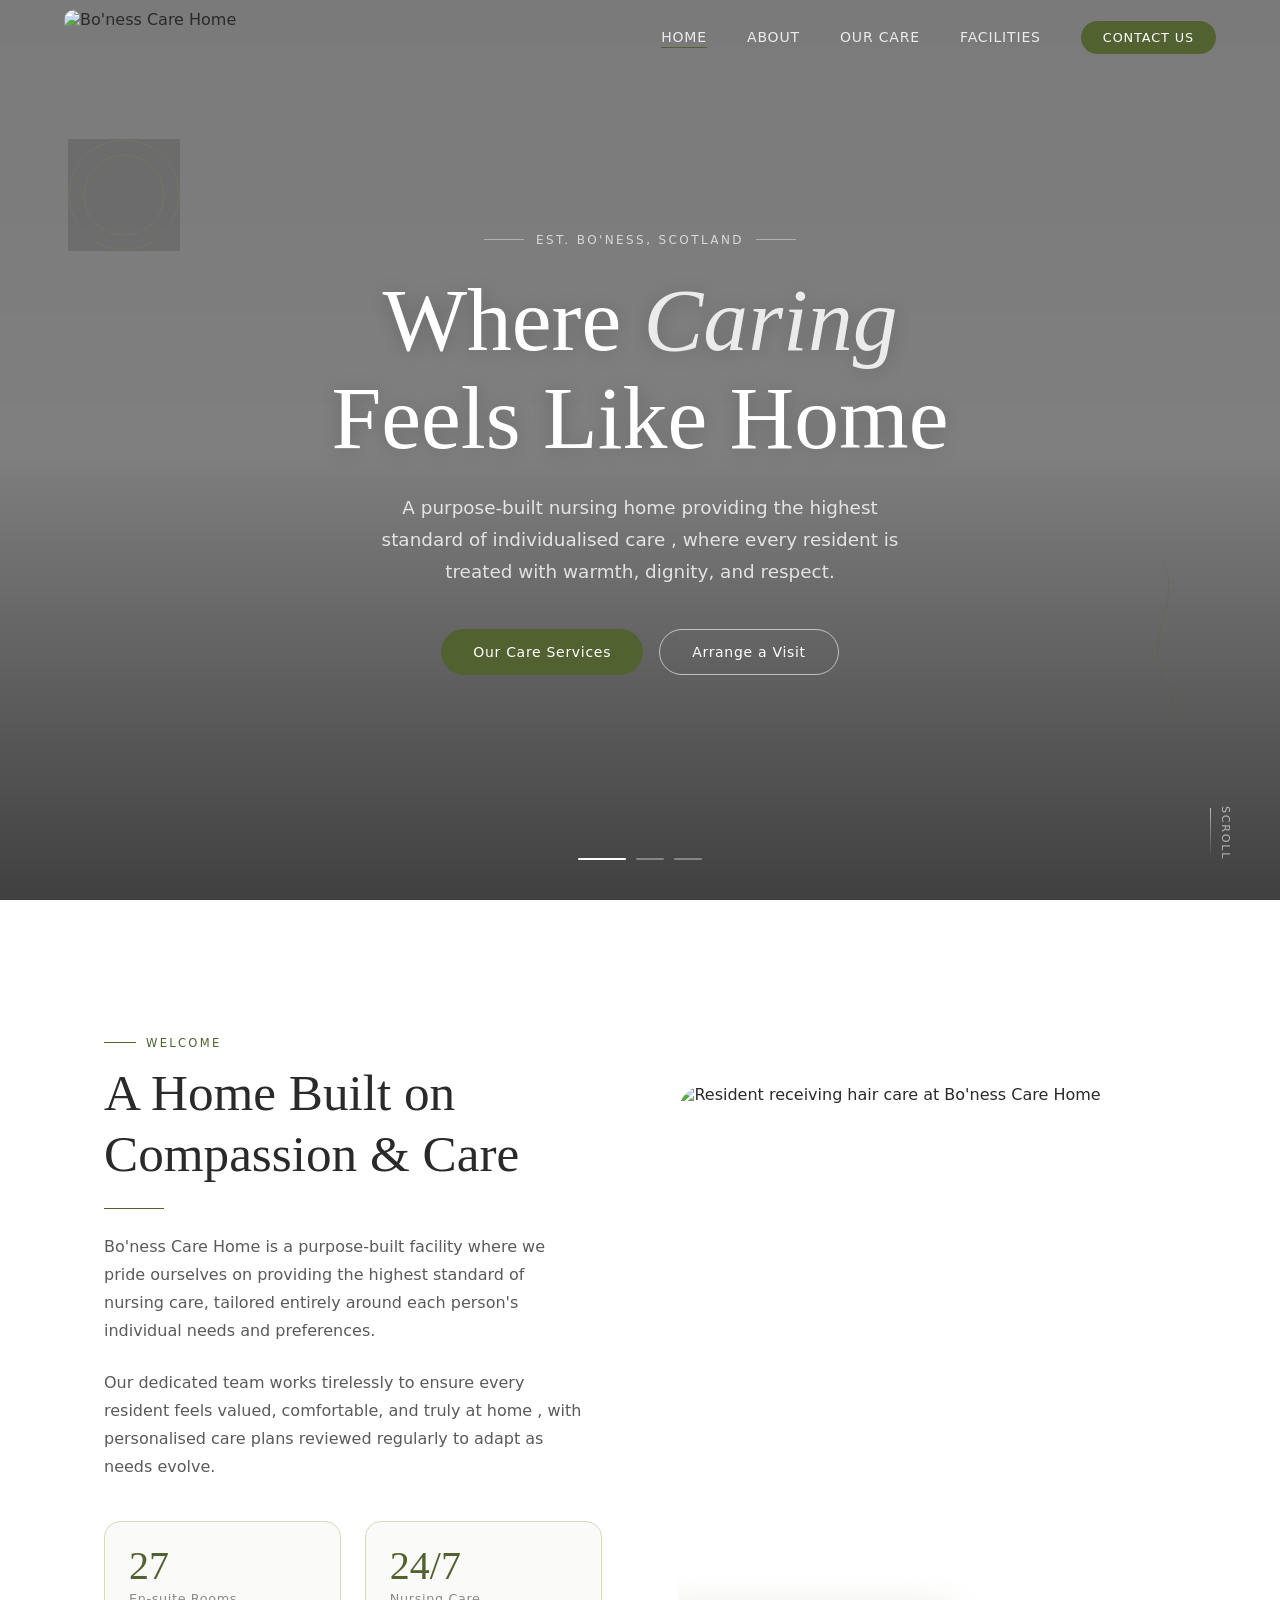
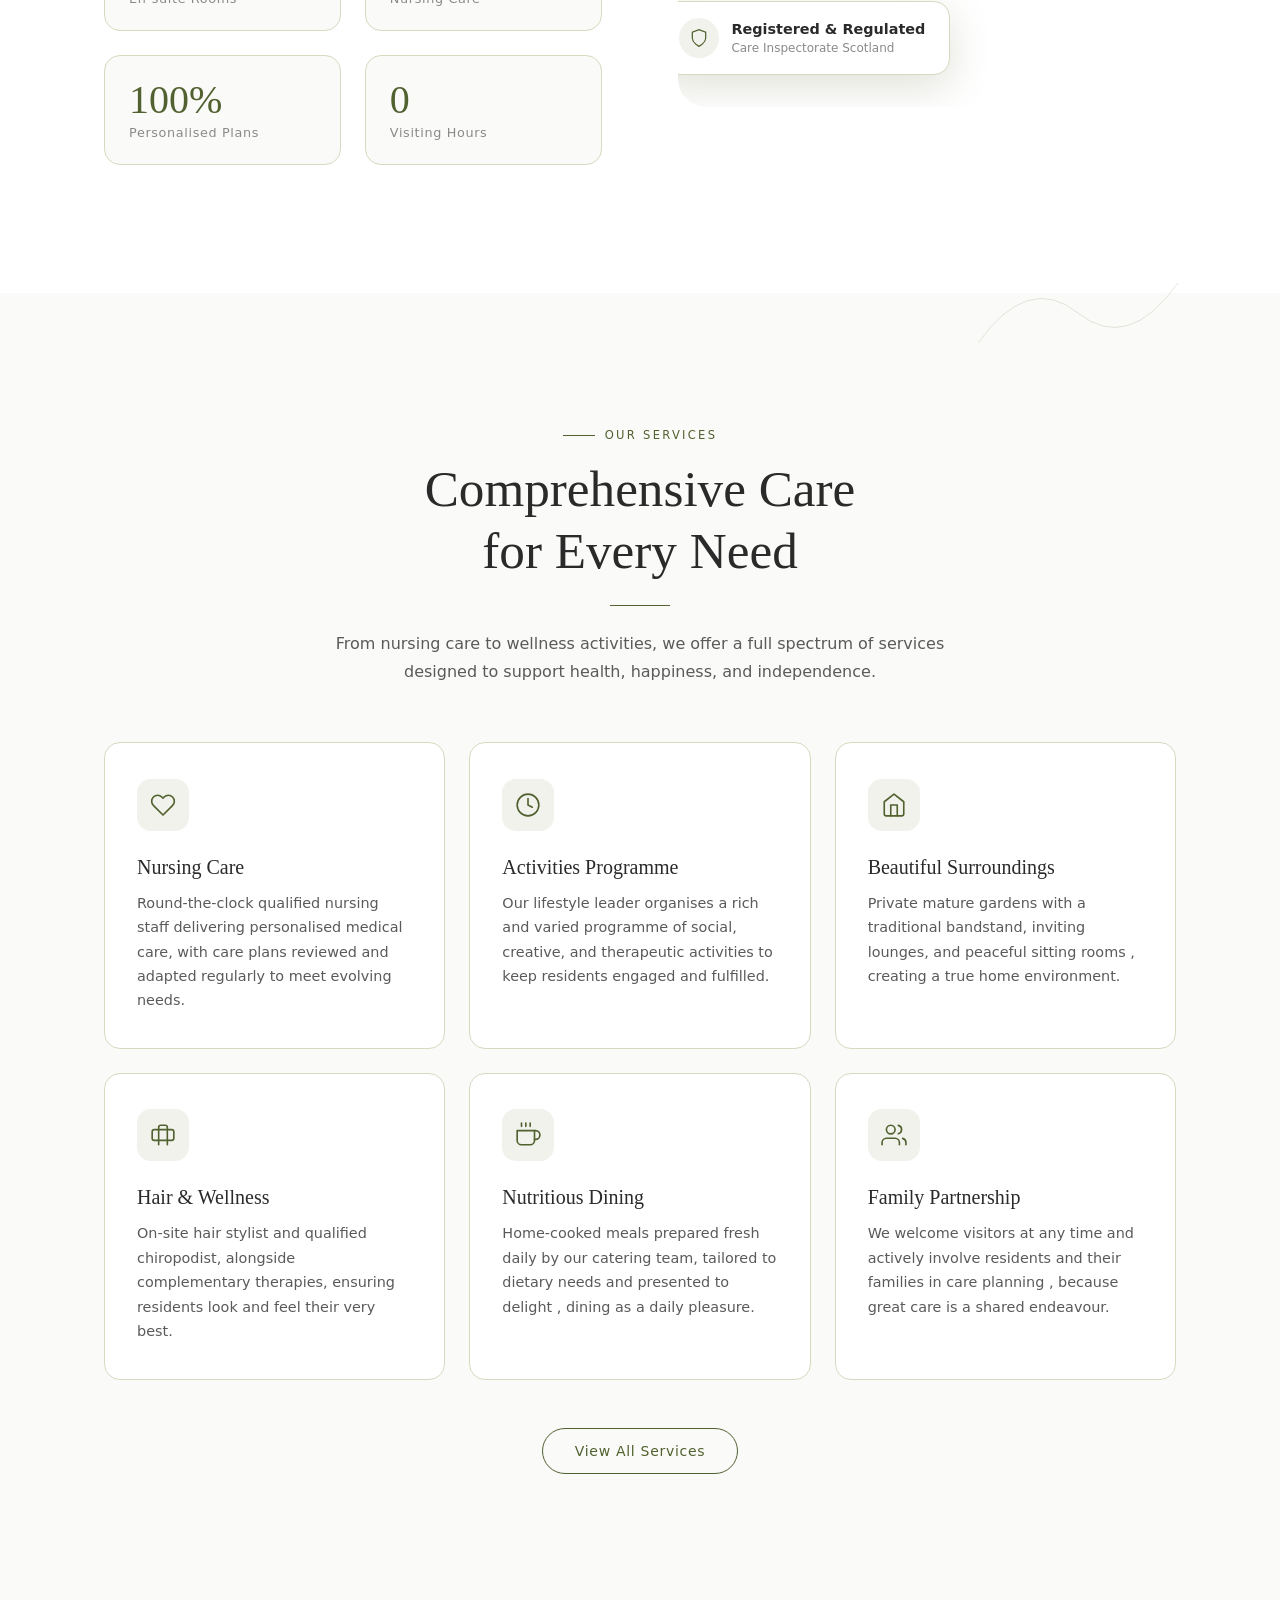
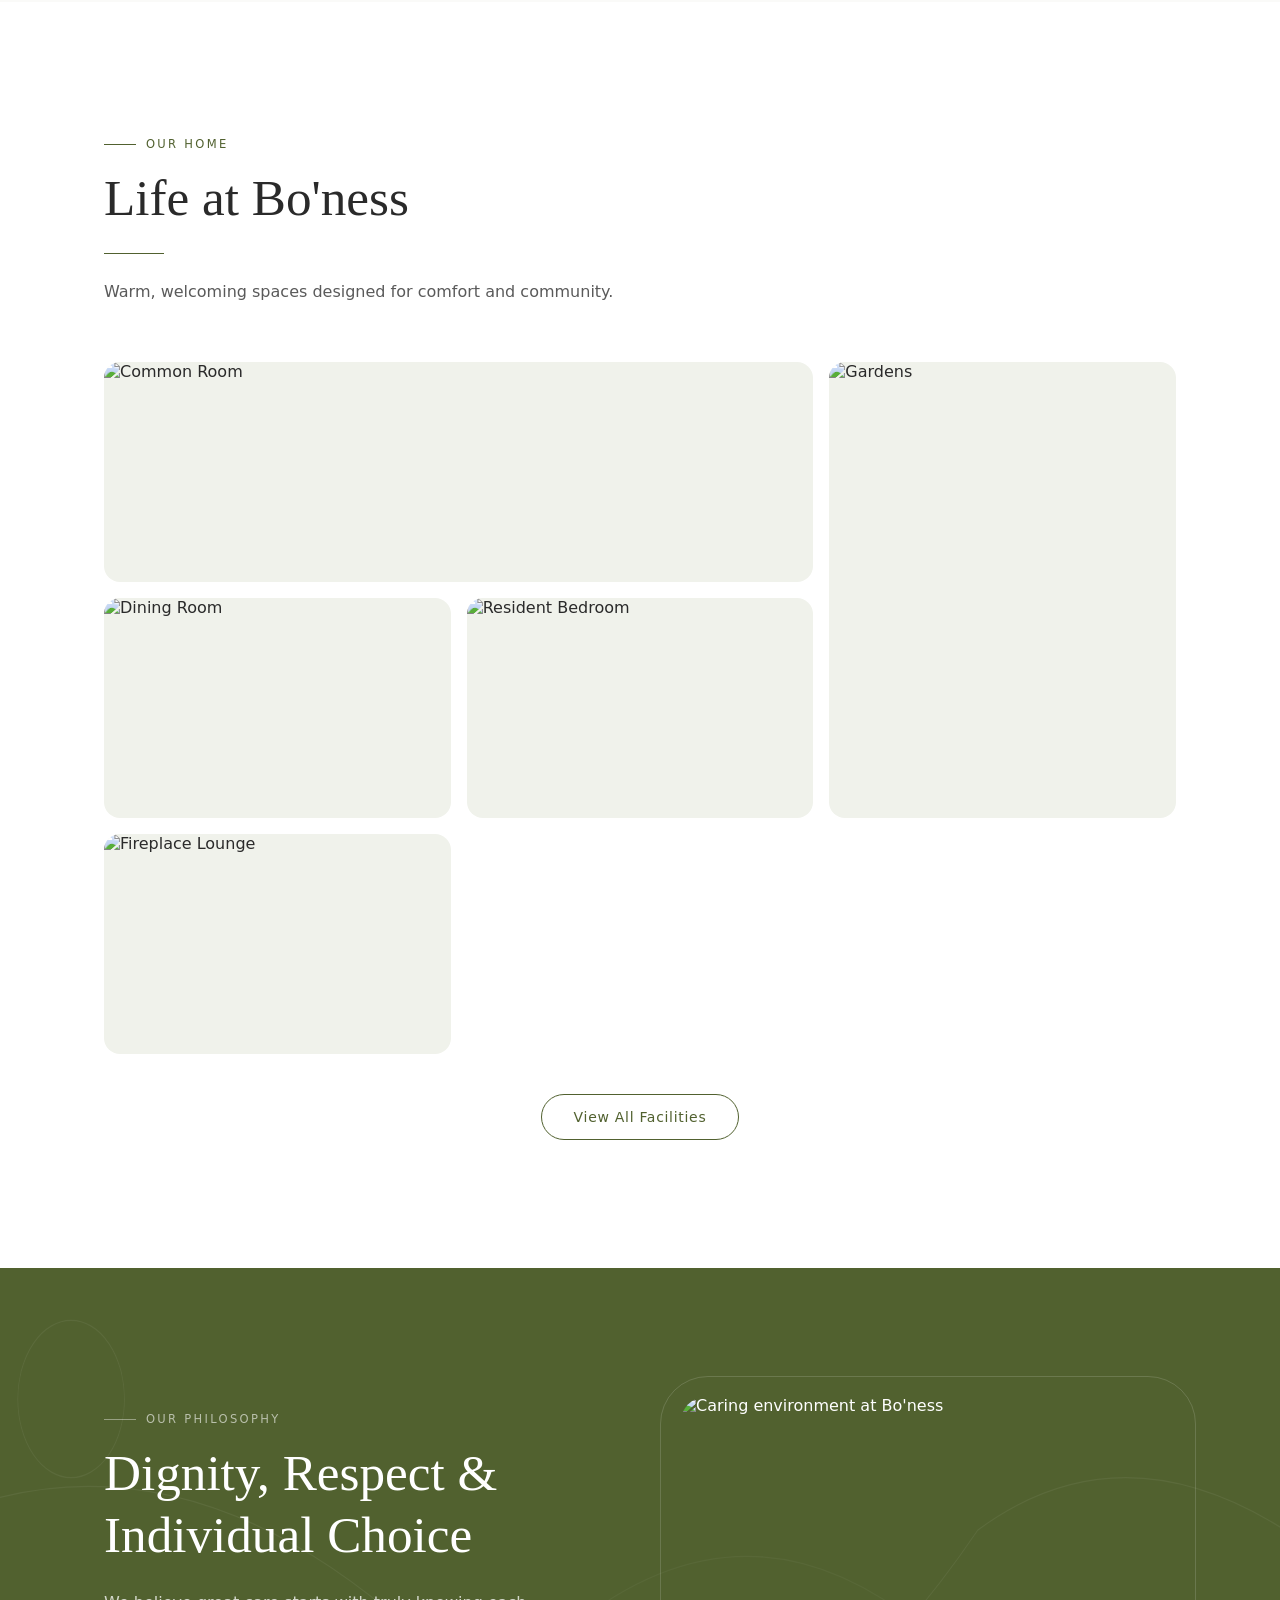
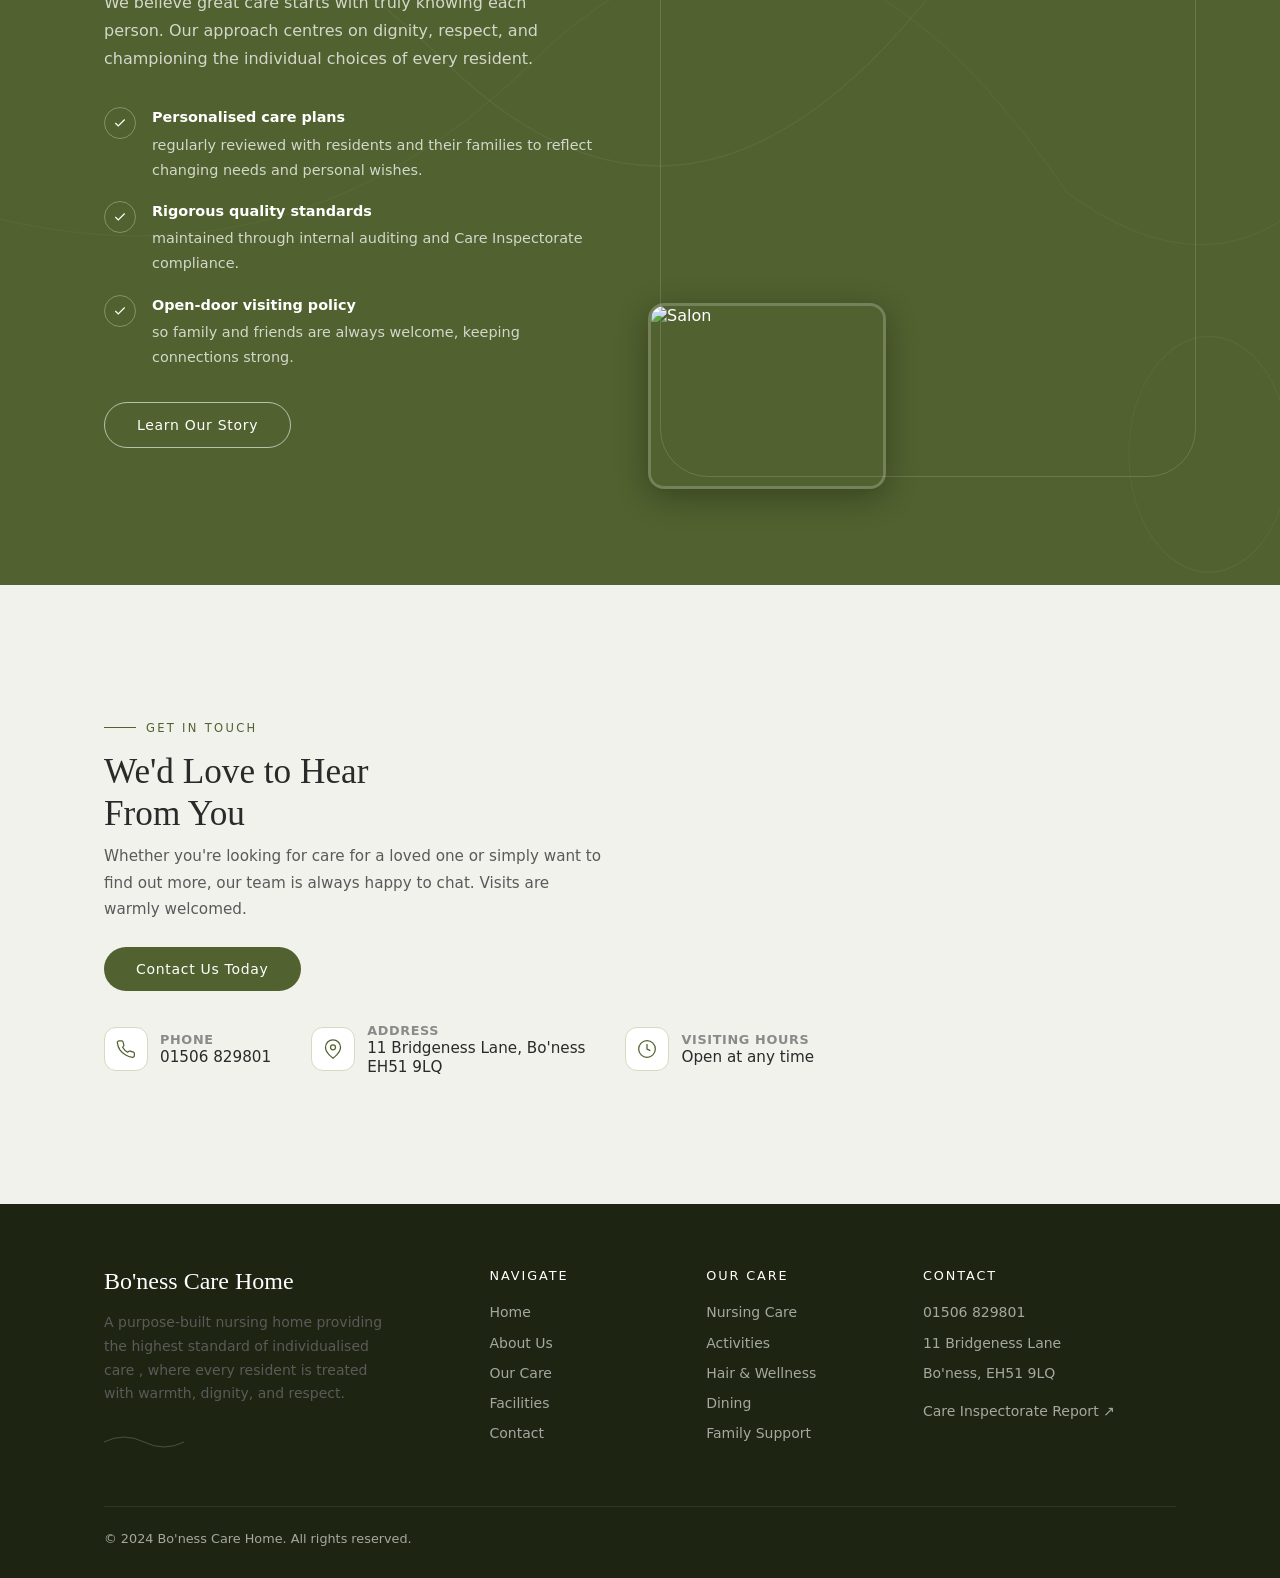
==== commit 45f50669: "Update meta titles and descriptions for consistency; adjust punctuation for clarity" ====
--- a/index.html
+++ b/index.html
@@ -3,7 +3,7 @@
 <head>
   <meta charset="UTF-8" />
   <meta name="viewport" content="width=device-width, initial-scale=1.0" />
-  <title>Bo'ness Care Home — Nursing Care in Bo'ness, Scotland</title>
+  <title>Bo'ness Care Home - Nursing Care in Bo'ness, Scotland</title>
   <meta name="description" content="A purpose-built nursing home providing the highest standard of individualised care in Bo'ness, Scotland. 27 en-suite rooms, beautiful gardens, and dedicated staff." />
   <link rel="stylesheet" href="styles.css" />
   <link rel="icon" href="https://cdn.clipond.com/boness/outside_main_enterance.jpg" type="image/jpeg" />
@@ -58,7 +58,7 @@
   <div class="hero__content">
     <div class="hero__eyebrow">Est. Bo'ness, Scotland</div>
     <h1 class="hero__title">Where <em>Caring</em><br>Feels Like Home</h1>
-    <p class="hero__sub">A purpose-built nursing home providing the highest standard of individualised care — where every resident is treated with warmth, dignity, and respect.</p>
+    <p class="hero__sub">A purpose-built nursing home providing the highest standard of individualised care , where every resident is treated with warmth, dignity, and respect.</p>
     <div class="hero__actions">
       <a href="services.html" class="btn btn--primary">Our Care Services</a>
       <a href="contact.html"  class="btn btn--outline">Arrange a Visit</a>
@@ -88,7 +88,7 @@
         <h2>A Home Built on<br>Compassion & Care</h2>
         <div class="divider"></div>
         <p>Bo'ness Care Home is a purpose-built facility where we pride ourselves on providing the highest standard of nursing care, tailored entirely around each person's individual needs and preferences.</p>
-        <p>Our dedicated team works tirelessly to ensure every resident feels valued, comfortable, and truly at home — with personalised care plans reviewed regularly to adapt as needs evolve.</p>
+        <p>Our dedicated team works tirelessly to ensure every resident feels valued, comfortable, and truly at home , with personalised care plans reviewed regularly to adapt as needs evolve.</p>
         <div class="welcome__stats stagger">
           <div class="stat">
             <div class="stat__number" data-target="27" data-suffix="">27</div>
@@ -169,7 +169,7 @@
           <svg viewBox="0 0 24 24"><path d="M3 9l9-7 9 7v11a2 2 0 0 1-2 2H5a2 2 0 0 1-2-2z"/><polyline points="9 22 9 12 15 12 15 22"/></svg>
         </div>
         <h3>Beautiful Surroundings</h3>
-        <p>Private mature gardens with a traditional bandstand, inviting lounges, and peaceful sitting rooms — creating a true home environment.</p>
+        <p>Private mature gardens with a traditional bandstand, inviting lounges, and peaceful sitting rooms , creating a true home environment.</p>
       </div>
 
       <div class="service-card">
@@ -185,7 +185,7 @@
           <svg viewBox="0 0 24 24"><path d="M18 8h1a4 4 0 0 1 0 8h-1"/><path d="M2 8h16v9a4 4 0 0 1-4 4H6a4 4 0 0 1-4-4V8z"/><line x1="6" y1="1" x2="6" y2="4"/><line x1="10" y1="1" x2="10" y2="4"/><line x1="14" y1="1" x2="14" y2="4"/></svg>
         </div>
         <h3>Nutritious Dining</h3>
-        <p>Home-cooked meals prepared fresh daily by our catering team, tailored to dietary needs and presented to delight — dining as a daily pleasure.</p>
+        <p>Home-cooked meals prepared fresh daily by our catering team, tailored to dietary needs and presented to delight , dining as a daily pleasure.</p>
       </div>
 
       <div class="service-card">
@@ -193,7 +193,7 @@
           <svg viewBox="0 0 24 24"><path d="M17 21v-2a4 4 0 0 0-4-4H5a4 4 0 0 0-4 4v2"/><circle cx="9" cy="7" r="4"/><path d="M23 21v-2a4 4 0 0 0-3-3.87"/><path d="M16 3.13a4 4 0 0 1 0 7.75"/></svg>
         </div>
         <h3>Family Partnership</h3>
-        <p>We welcome visitors at any time and actively involve residents and their families in care planning — because great care is a shared endeavour.</p>
+        <p>We welcome visitors at any time and actively involve residents and their families in care planning , because great care is a shared endeavour.</p>
       </div>
 
     </div>
@@ -366,7 +366,7 @@
     <div class="footer__inner">
       <div class="footer__brand">
         <div class="footer__brand-name">Bo'ness Care Home</div>
-        <p>A purpose-built nursing home providing the highest standard of individualised care — where every resident is treated with warmth, dignity, and respect.</p>
+        <p>A purpose-built nursing home providing the highest standard of individualised care , where every resident is treated with warmth, dignity, and respect.</p>
         <!-- small SVG line decoration -->
         <svg width="80" height="24" viewBox="0 0 80 24" fill="none">
           <path d="M0 12 Q20 2 40 12 Q60 22 80 12" stroke="rgba(255,255,255,0.2)" stroke-width="1"/>
--- a/styles.css
+++ b/styles.css
@@ -645,6 +645,13 @@
   .values-grid { grid-template-columns: repeat(2, 1fr); }
   .services__grid { grid-template-columns: repeat(2, 1fr); }
   .room-grid { grid-template-columns: repeat(2, 1fr); }
+  .welcome__inner, .philosophy__inner, .facilities-intro__inner,
+  .about-story__inner, .service-detail, .contact-main__inner {
+    grid-template-columns: 1fr !important;
+    gap: 2.5rem !important;
+  }
+  .service-detail--reverse { direction: ltr; }
+  .about-story__img-secondary { display: none; }
 }
 
 @media (max-width: 768px) {
@@ -653,17 +660,22 @@
   .nav__links.open {
     display: flex; flex-direction: column;
     position: fixed; inset: 0; top: 72px;
-    background: rgba(255,255,255,0.98); backdrop-filter: blur(20px);
+    z-index: 1001;
+    min-height: calc(100vh - 72px);
+    background: var(--white) !important;
+    backdrop-filter: blur(20px);
     padding: 3rem 2rem; gap: 1.5rem; align-items: flex-start;
     border-top: 1px solid var(--green-mid);
   }
   .nav__links.open .nav__link { color: var(--text); font-size: 1.1rem; }
   .nav__links.open .nav__cta { font-size: 0.9rem; padding: 12px 28px; }
-
-  .welcome__inner, .philosophy__inner, .facilities-intro__inner,
-  .about-story__inner, .service-detail, .contact-main__inner { grid-template-columns: 1fr; }
-  .service-detail--reverse { direction: ltr; }
-  .about-story__img-secondary { display: none; }
+  .nav.menu-open {
+    background: var(--white) !important;
+    backdrop-filter: blur(16px);
+    box-shadow: 0 1px 0 rgba(81,97,47,0.1);
+  }
+  .nav.menu-open .nav__hamburger span { background: var(--green); }
+
   .gallery__grid { grid-template-columns: 1fr 1fr; }
   .gallery__item--wide { grid-column: span 2; }
   .gallery__item--tall { grid-row: span 1; }
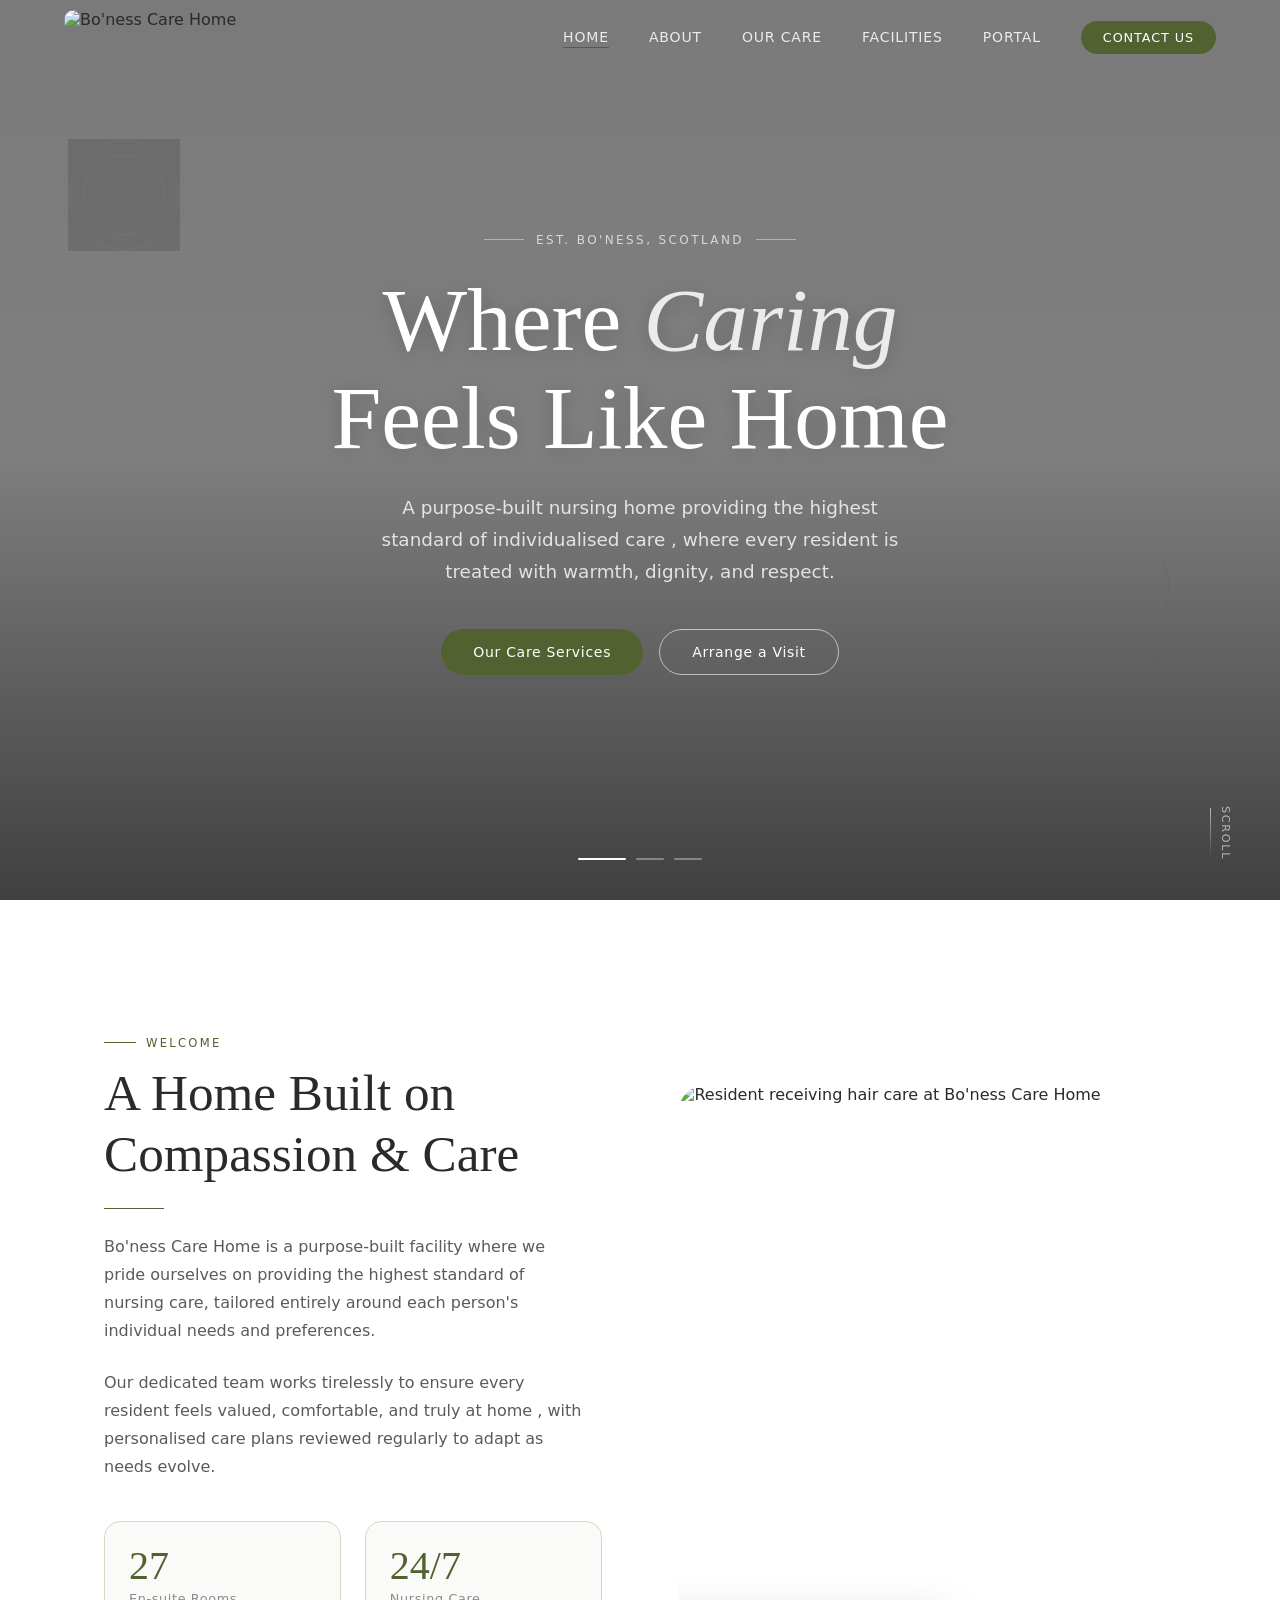
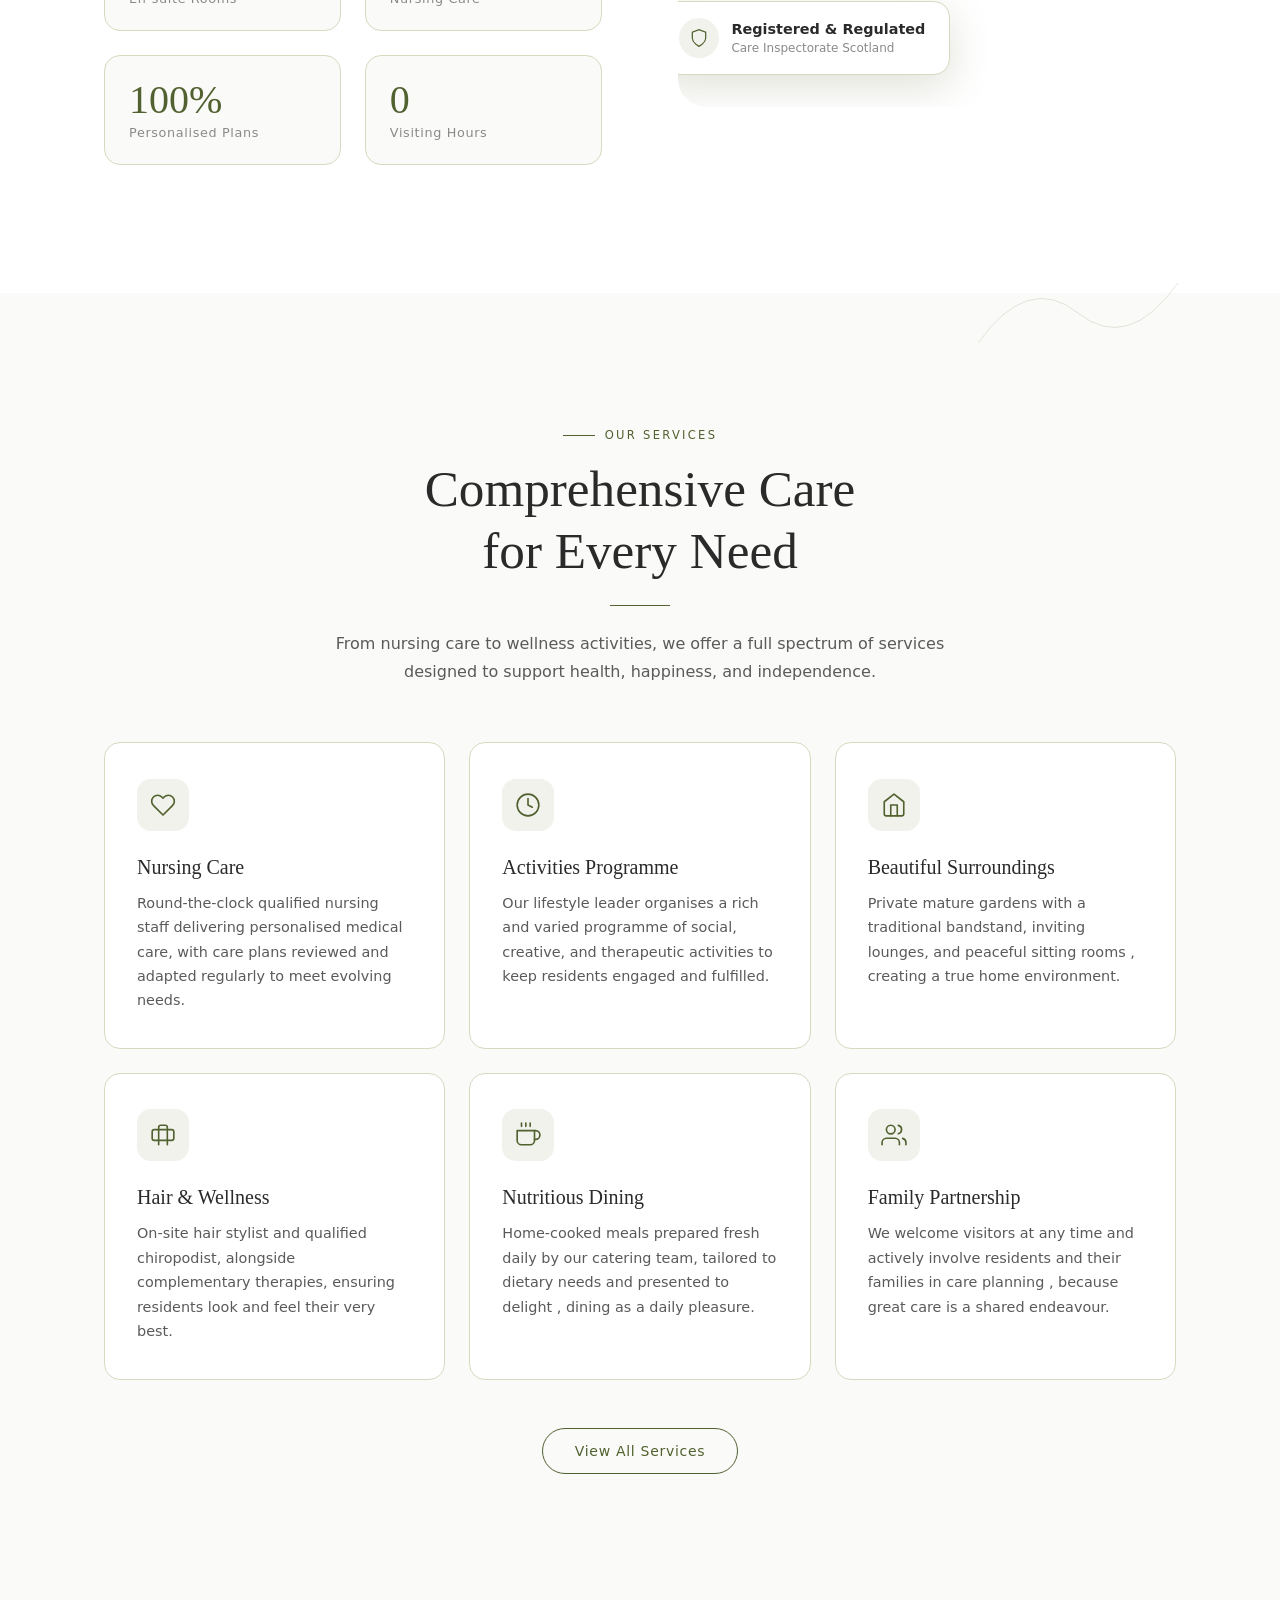
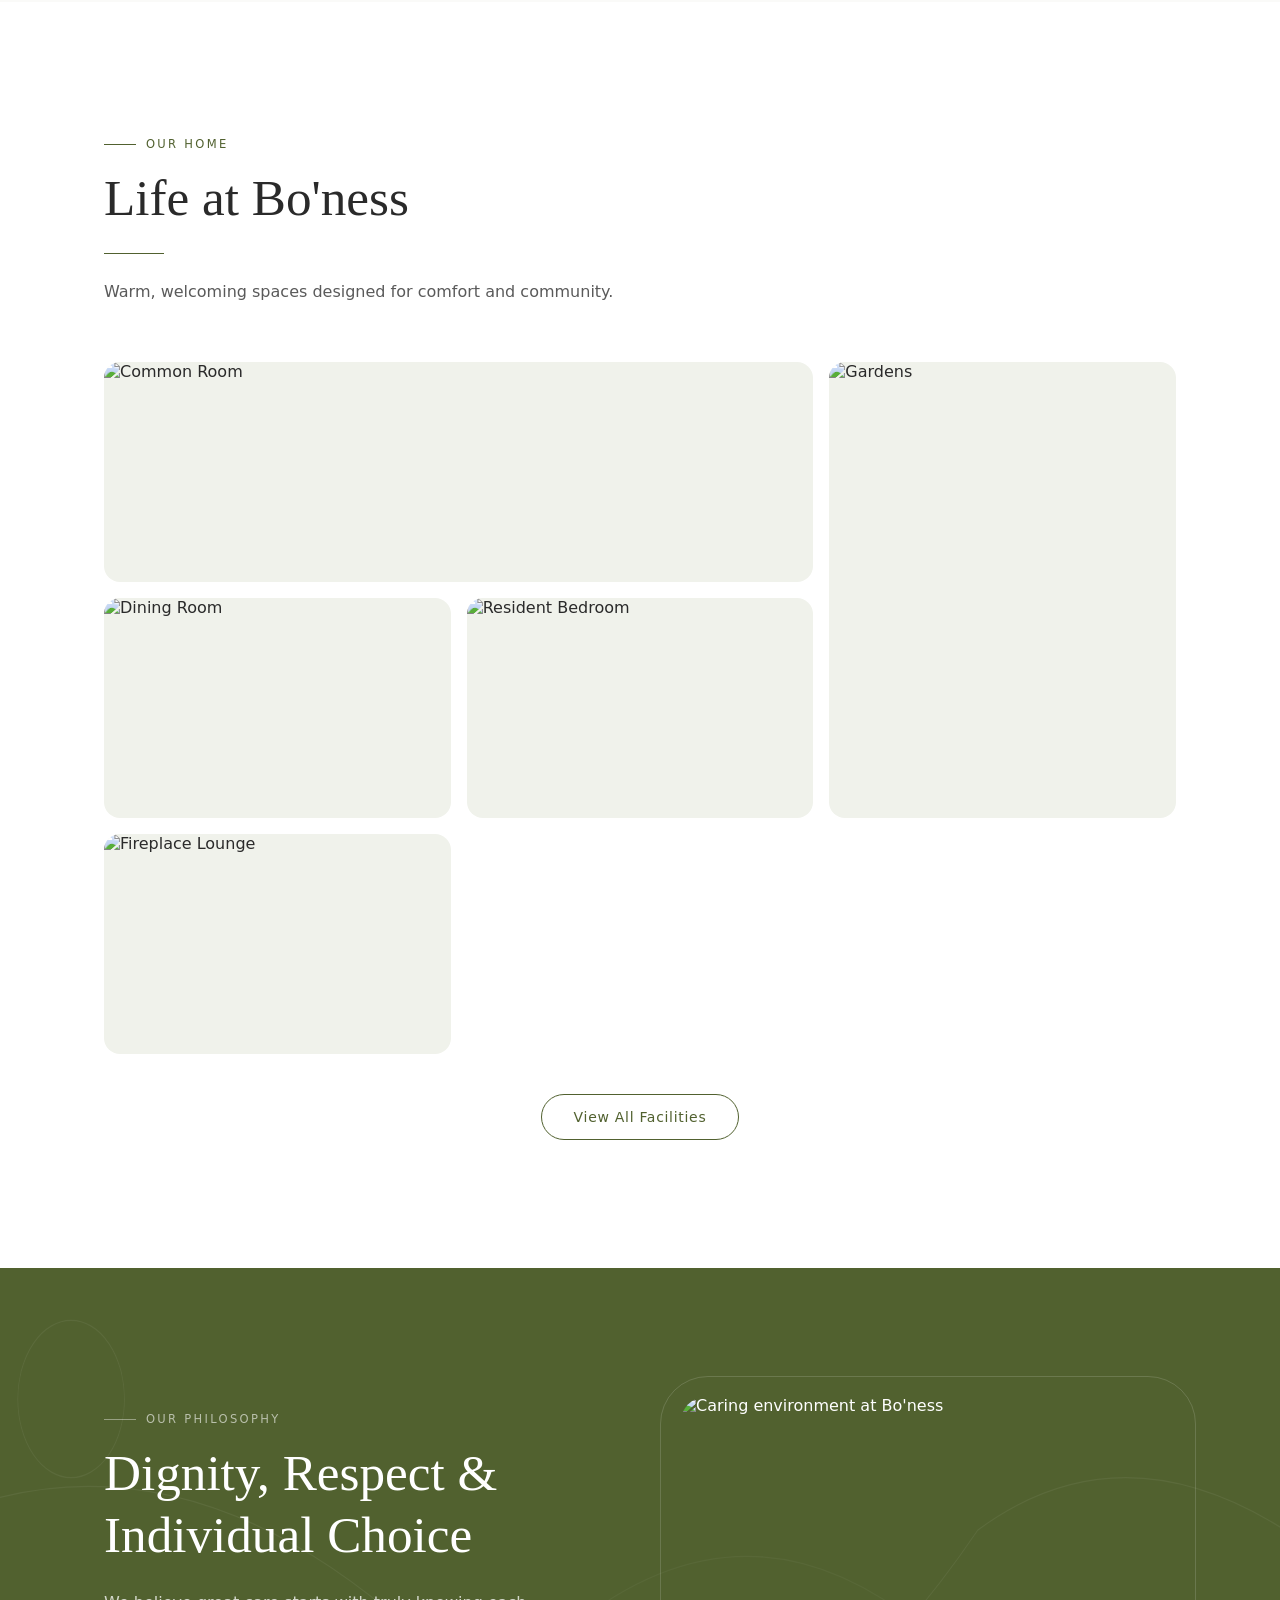
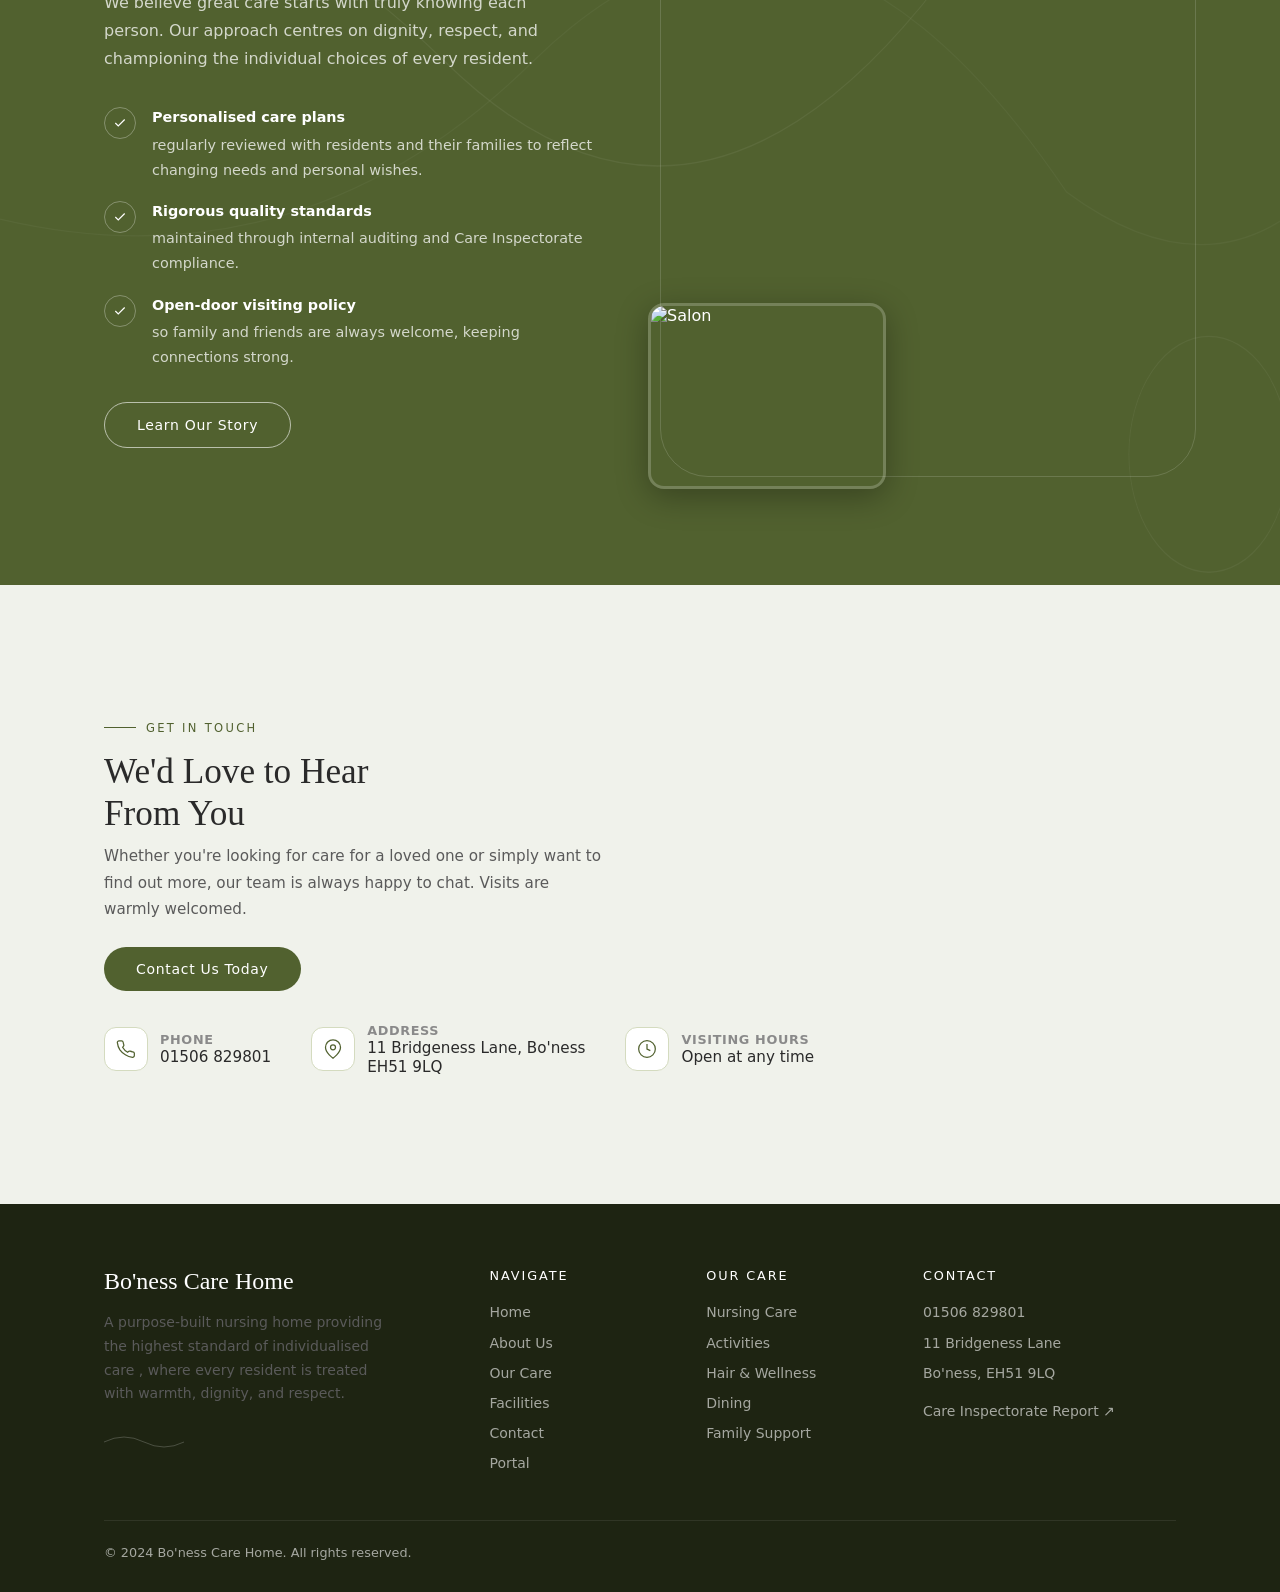
==== commit 70ff877f: "Add Portal link to nav and footer Links to https://app.bonessnursinghome.com, opening in a new tab. " ====
--- a/index.html
+++ b/index.html
@@ -22,6 +22,7 @@
     <li><a href="about.html"    class="nav__link">About</a></li>
     <li><a href="services.html" class="nav__link">Our Care</a></li>
     <li><a href="facilities.html" class="nav__link">Facilities</a></li>
+    <li><a href="https://app.bonessnursinghome.com" class="nav__link" target="_blank" rel="noopener">Portal</a></li>
     <li><a href="contact.html"  class="nav__link nav__cta">Contact Us</a></li>
   </ul>
   <div class="nav__hamburger" aria-label="Toggle menu" role="button" tabindex="0">
@@ -380,6 +381,7 @@
           <li><a href="services.html">Our Care</a></li>
           <li><a href="facilities.html">Facilities</a></li>
           <li><a href="contact.html">Contact</a></li>
+          <li><a href="https://app.bonessnursinghome.com" target="_blank" rel="noopener">Portal</a></li>
         </ul>
       </div>
       <div class="footer__col">
